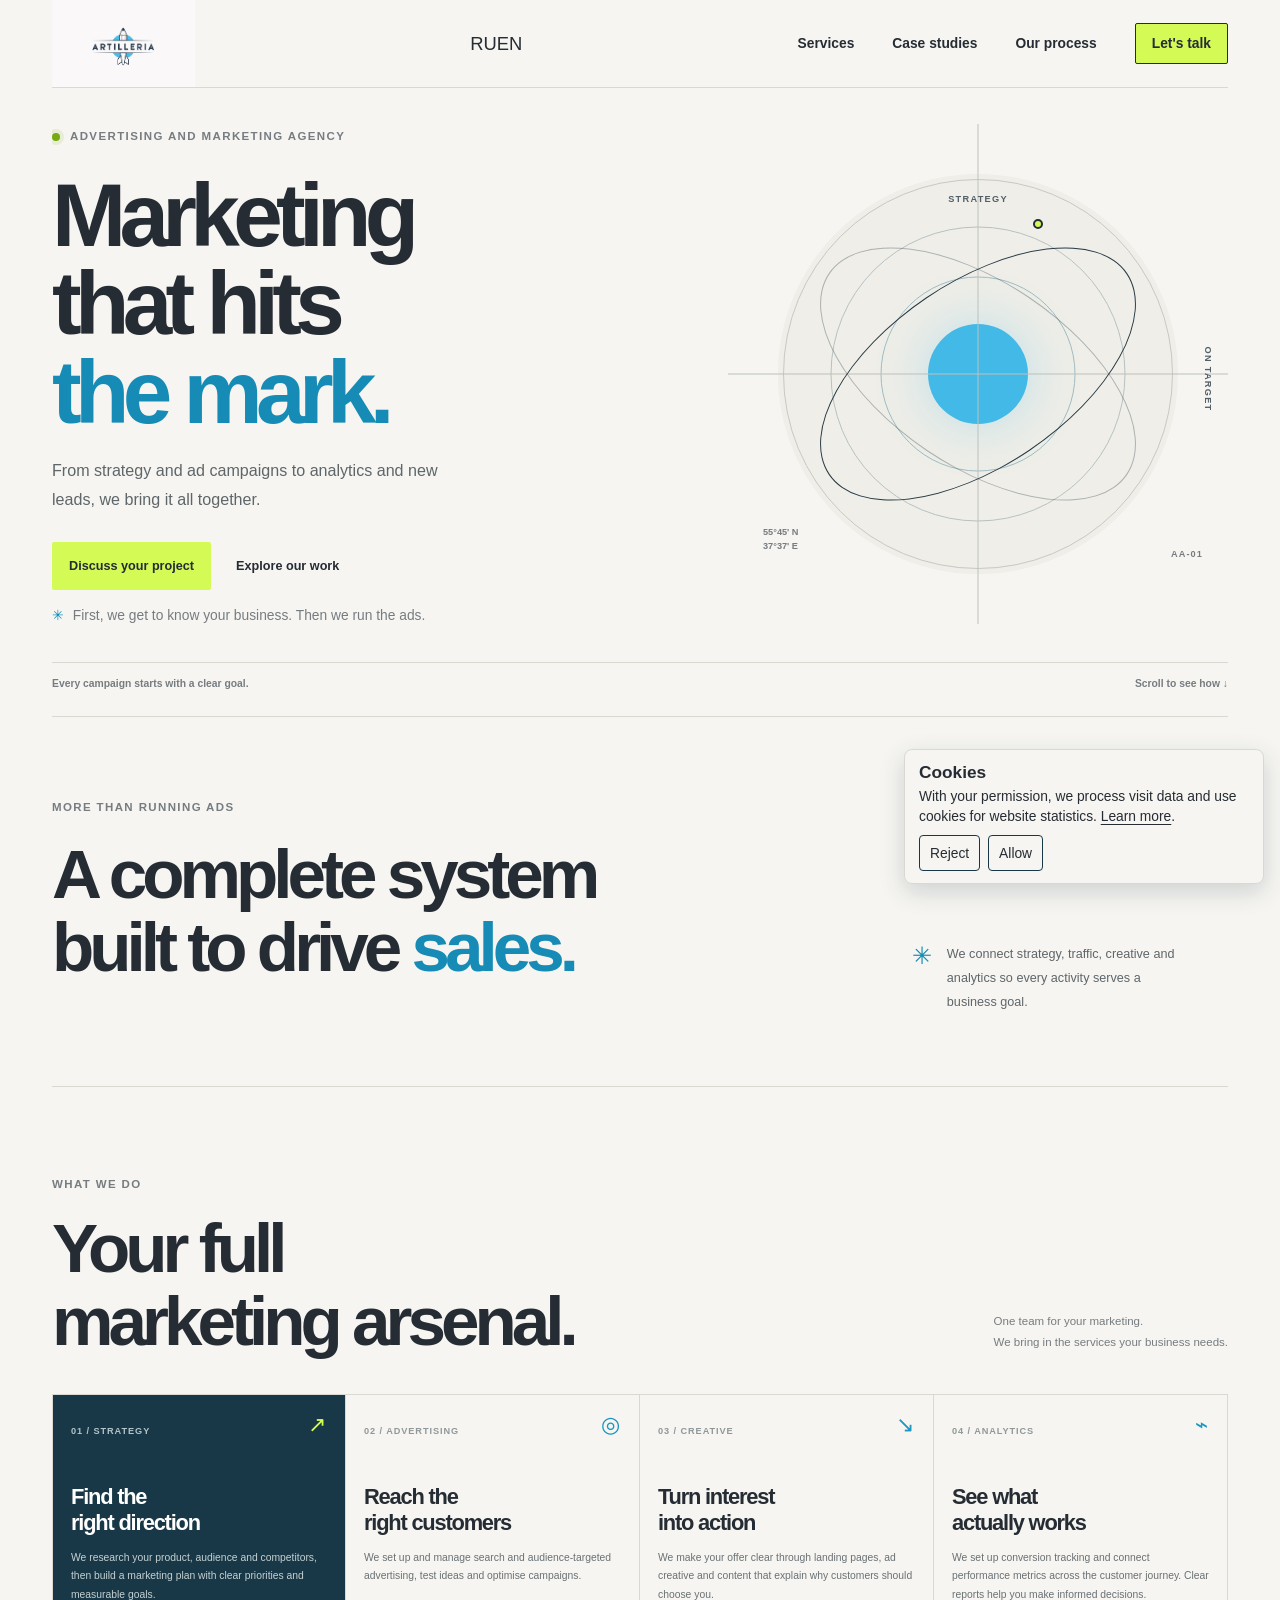
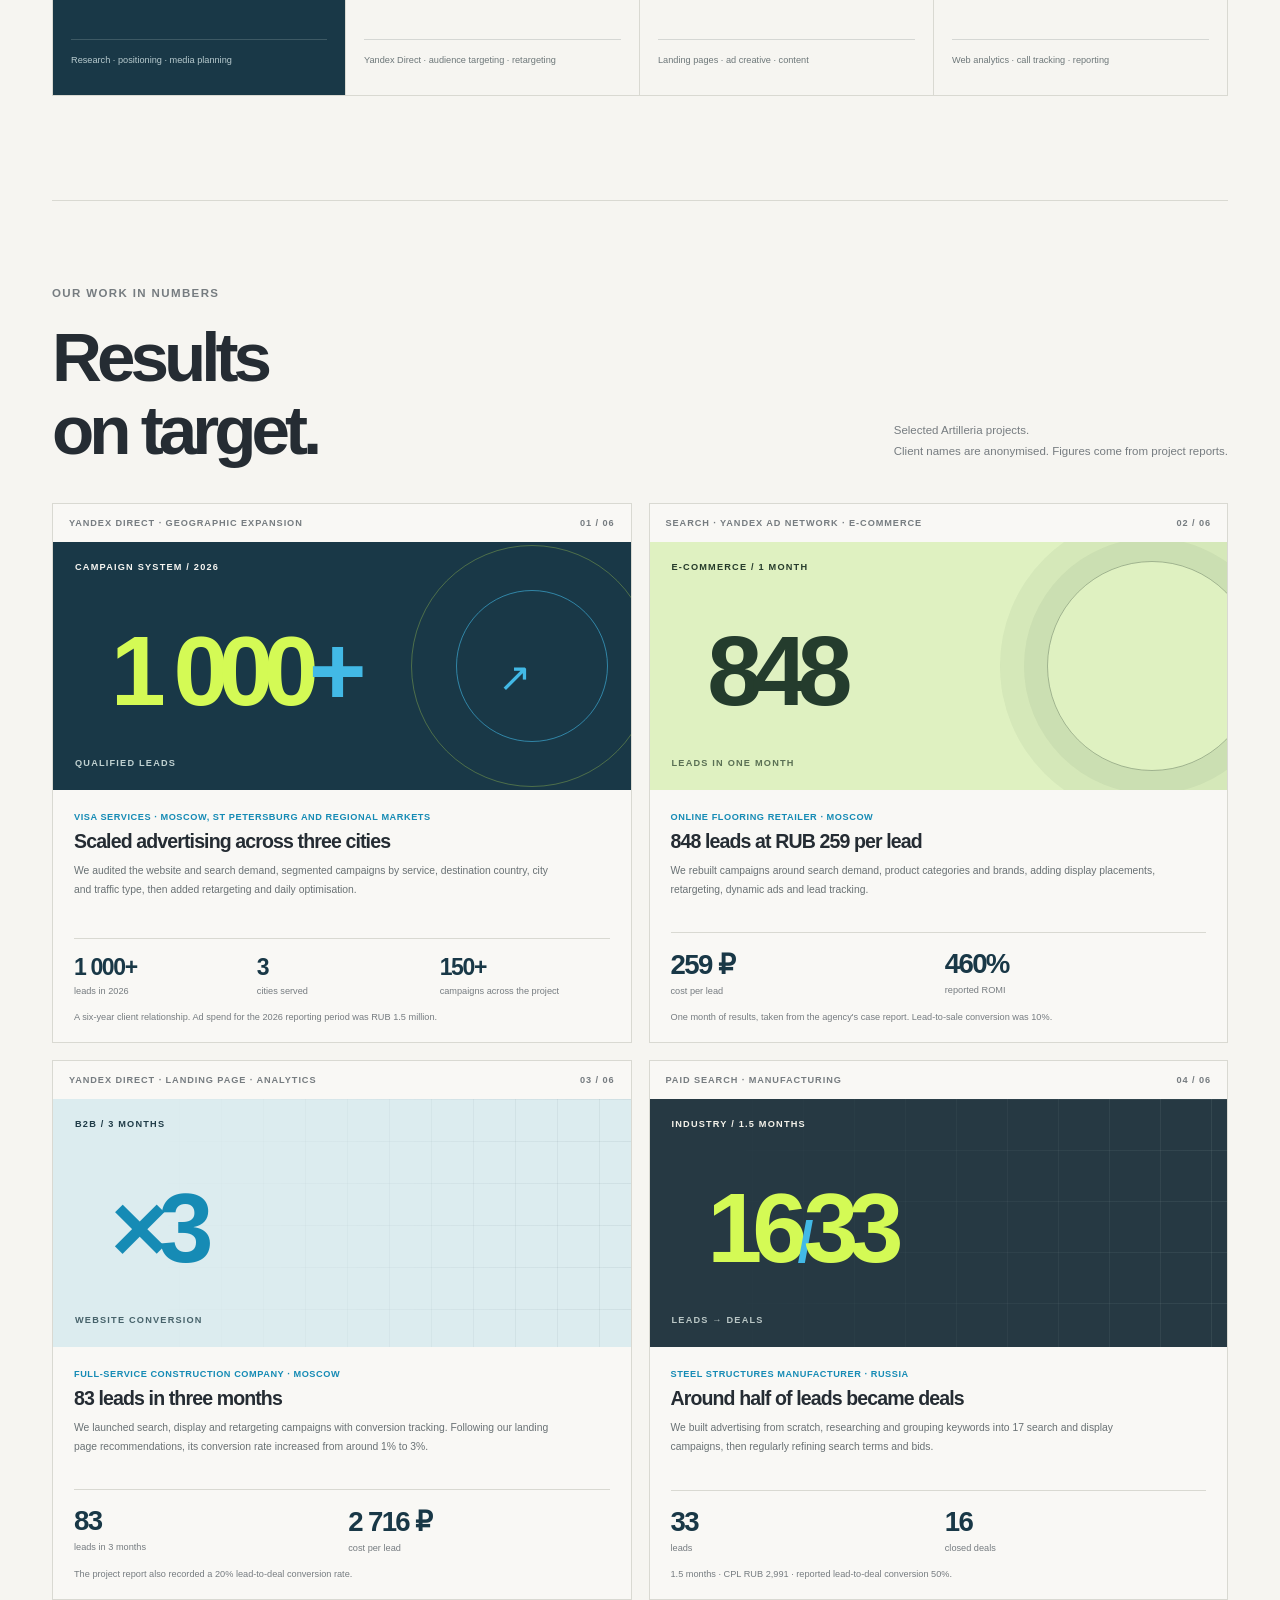
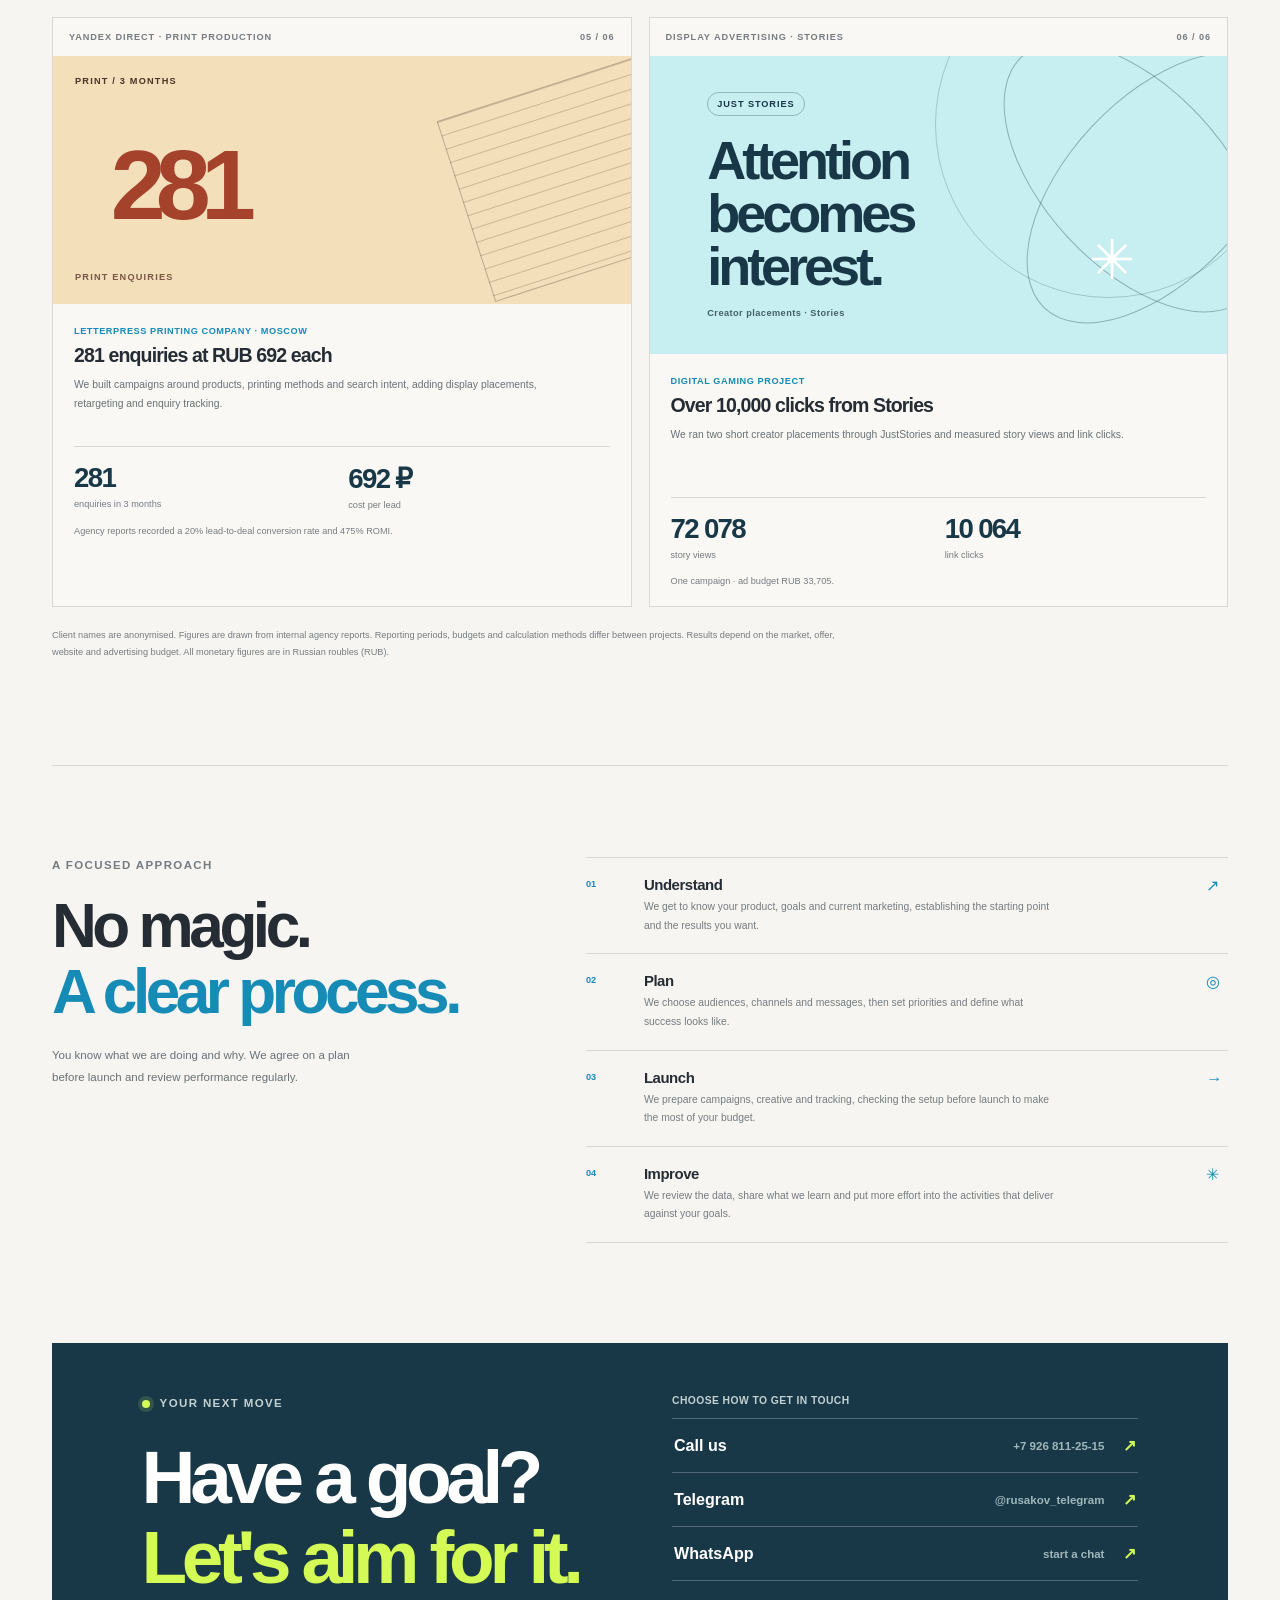
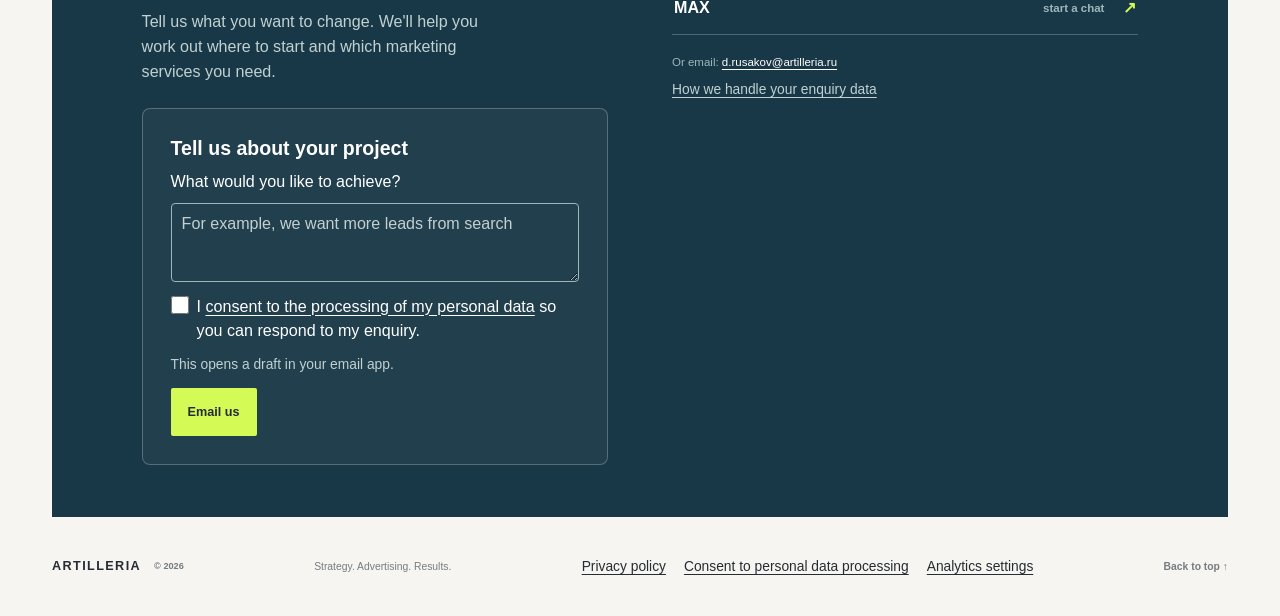
==== en/index.html @ f5b6378d "Add English Artilleria pages and translated privacy documents" ====
<!doctype html>
<html lang="en">
  <head>
    <meta charset="utf-8">
    <meta name="viewport" content="width=device-width, initial-scale=1">
    <meta name="theme-color" content="#f6f5f1">
    <meta name="description" content="Artilleria marketing agency. Strategy, paid advertising, landing pages, content and analytics, working together to generate leads.">
    <title>Artilleria | Marketing that hits the mark</title>
    <link rel="icon" href="../artilleria-logo.png" type="image/png">
    <link rel="stylesheet" href="../styles.css?v=en-1">
    <script src="../script.js?v=en-1" defer></script>
    <link rel="alternate" hreflang="ru" href="https://bezsporov-maker.github.io/artilleria/">
    <link rel="alternate" hreflang="en" href="https://bezsporov-maker.github.io/artilleria/en/">
    <link rel="alternate" hreflang="x-default" href="https://bezsporov-maker.github.io/artilleria/">
    <link rel="canonical" href="https://bezsporov-maker.github.io/artilleria/en/">
  </head>
  <body>
    <div class="site-header-bar">
      <header class="site-header">
        <a class="brand" href="#top" aria-label="Artilleria home">
          <img src="../artilleria-logo.png" alt="Artilleria">
        </a>
        <div class="language-switch" aria-label="Language"><a href="../" lang="ru" hreflang="ru">RU</a><span aria-current="page">EN</span></div>
        <button class="menu-toggle" type="button" aria-expanded="false" aria-controls="site-nav" aria-label="Open menu">
          <span></span>
          <span></span>
        </button>
        <nav class="site-nav" id="site-nav" aria-label="Main navigation">
          <a href="#services">Services</a>
          <a href="#cases">Case studies</a>
          <a href="#process">Our process</a>
          <a class="nav-cta" href="#contact">Let's talk</a>
        </nav>
      </header>
    </div>

    <main id="top">
      <section class="hero section-shell">
        <div class="hero-copy">
          <p class="eyebrow"><span class="status-dot"></span> Advertising and marketing agency</p>
          <h1>Marketing<br>that hits<br><span>the mark.</span></h1>
          <p class="hero-description">From strategy and ad campaigns to analytics and new leads, we bring it all together.</p>
          <div class="hero-actions">
            <a class="button button-primary" href="#contact">Discuss your project</a>
            <a class="text-link" href="#cases">Explore our work</a>
          </div>
          <p class="hero-note"><span aria-hidden="true">✳</span> First, we get to know your business. Then we run the ads.</p>
        </div>
        <div class="hero-art" aria-label="Illustration: marketing on target">
          <div class="target target-outer"></div>
          <div class="target target-middle"></div>
          <div class="target target-inner"></div>
          <div class="target-center"></div>
          <div class="target-cross target-cross-x"></div>
          <div class="target-cross target-cross-y"></div>
          <div class="orbit orbit-one"></div>
          <div class="orbit orbit-two"></div>
          <span class="target-label target-label-top">STRATEGY</span>
          <span class="target-label target-label-side">ON TARGET</span>
          <span class="hero-coordinate">55°45' N<br>37°37' E</span>
          <span class="hero-index">AA-01</span>
          <span class="hero-orbit-dot"></span>
        </div>
        <div class="hero-bottom"><span>Every campaign starts with a clear goal.</span><span>Scroll to see how <span aria-hidden="true">↓</span></span></div>
      </section>

      <section class="intro section-shell">
        <p class="eyebrow">More than running ads</p>
        <h2>A complete system<br>built to drive <span>sales.</span></h2>
        <div class="intro-aside">
          <span class="asterisk" aria-hidden="true">✳</span>
          <p>We connect strategy, traffic, creative and analytics so every activity serves a business goal.</p>
        </div>
      </section>

      <section class="services section-shell" id="services">
        <div class="section-heading">
          <div>
            <p class="eyebrow">What we do</p>
            <h2>Your full<br>marketing arsenal.</h2>
          </div>
          <p class="section-heading-note">One team for your marketing.<br>We bring in the services your business needs.</p>
        </div>
        <div class="service-grid">
          <article class="service-card service-card-featured">
            <span class="service-number">01 / Strategy</span>
            <span class="service-icon" aria-hidden="true">↗</span>
            <h3>Find the<br>right direction</h3>
            <p>We research your product, audience and competitors, then build a marketing plan with clear priorities and measurable goals.</p>
            <span class="service-tags">Research · positioning · media planning</span>
          </article>
          <article class="service-card">
            <span class="service-number">02 / Advertising</span>
            <span class="service-icon" aria-hidden="true">◎</span>
            <h3>Reach the<br>right customers</h3>
            <p>We set up and manage search and audience-targeted advertising, test ideas and optimise campaigns.</p>
            <span class="service-tags">Yandex Direct · audience targeting · retargeting</span>
          </article>
          <article class="service-card">
            <span class="service-number">03 / Creative</span>
            <span class="service-icon" aria-hidden="true">↘</span>
            <h3>Turn interest<br>into action</h3>
            <p>We make your offer clear through landing pages, ad creative and content that explain why customers should choose you.</p>
            <span class="service-tags">Landing pages · ad creative · content</span>
          </article>
          <article class="service-card">
            <span class="service-number">04 / Analytics</span>
            <span class="service-icon" aria-hidden="true">⌁</span>
            <h3>See what<br>actually works</h3>
            <p>We set up conversion tracking and connect performance metrics across the customer journey. Clear reports help you make informed decisions.</p>
            <span class="service-tags">Web analytics · call tracking · reporting</span>
          </article>
        </div>
      </section>

      <section class="cases section-shell" id="cases">
        <div class="section-heading">
          <div>
            <p class="eyebrow">Our work in numbers</p>
            <h2>Results<br>on target.</h2>
          </div>
          <p class="section-heading-note">Selected Artilleria projects.<br>Client names are anonymised. Figures come from project reports.</p>
        </div>
        <div class="case-grid">
          <article class="case-card">
            <div class="case-topline"><span>Yandex Direct · geographic expansion</span><span>01 / 06</span></div>
            <div class="case-visual case-visual-visa">
              <span class="case-visual-kicker">CAMPAIGN SYSTEM / 2026</span>
              <span class="case-visual-number">1 000<span>+</span></span>
              <span class="case-visual-caption">QUALIFIED LEADS</span>
              <span class="case-visual-mark" aria-hidden="true">↗</span>
            </div>
            <div class="case-info">
              <div>
                <p class="case-category">Visa services · Moscow, St Petersburg and regional markets</p>
                <h3>Scaled advertising across three cities</h3>
                <p>We audited the website and search demand, segmented campaigns by service, destination country, city and traffic type, then added retargeting and daily optimisation.</p>
              </div>
              <div class="case-metrics case-metrics-three">
                <div><strong>1 000+</strong><span>leads in 2026</span></div>
                <div><strong>3</strong><span>cities served</span></div>
                <div><strong>150+</strong><span>campaigns across the project</span></div>
              </div>
              <p class="case-footnote">A six-year client relationship. Ad spend for the 2026 reporting period was RUB 1.5 million.</p>
            </div>
          </article>

          <article class="case-card">
            <div class="case-topline"><span>Search · Yandex Ad Network · e-commerce</span><span>02 / 06</span></div>
            <div class="case-visual case-visual-ecom">
              <span class="case-visual-kicker">E-COMMERCE / 1 MONTH</span>
              <span class="case-visual-number">848</span>
              <span class="case-visual-caption">LEADS IN ONE MONTH</span>
              <span class="case-ecom-orbit"></span>
            </div>
            <div class="case-info">
              <div>
                <p class="case-category">Online flooring retailer · Moscow</p>
                <h3>848 leads at RUB 259 per lead</h3>
                <p>We rebuilt campaigns around search demand, product categories and brands, adding display placements, retargeting, dynamic ads and lead tracking.</p>
              </div>
              <div class="case-metrics">
                <div><strong>259 ₽</strong><span>cost per lead</span></div>
                <div><strong>460%</strong><span>reported ROMI</span></div>
              </div>
              <p class="case-footnote">One month of results, taken from the agency's case report. Lead-to-sale conversion was 10%.</p>
            </div>
          </article>

          <article class="case-card">
            <div class="case-topline"><span>Yandex Direct · landing page · analytics</span><span>03 / 06</span></div>
            <div class="case-visual case-visual-build">
              <span class="case-visual-kicker">B2B / 3 MONTHS</span>
              <span class="case-visual-number">×3</span>
              <span class="case-visual-caption">WEBSITE CONVERSION</span>
              <span class="case-build-grid"></span>
            </div>
            <div class="case-info">
              <div>
                <p class="case-category">Full-service construction company · Moscow</p>
                <h3>83 leads in three months</h3>
                <p>We launched search, display and retargeting campaigns with conversion tracking. Following our landing page recommendations, its conversion rate increased from around 1% to 3%.</p>
              </div>
              <div class="case-metrics">
                <div><strong>83</strong><span>leads in 3 months</span></div>
                <div><strong>2 716 ₽</strong><span>cost per lead</span></div>
              </div>
              <p class="case-footnote">The project report also recorded a 20% lead-to-deal conversion rate.</p>
            </div>
          </article>

          <article class="case-card">
            <div class="case-topline"><span>Paid search · manufacturing</span><span>04 / 06</span></div>
            <div class="case-visual case-visual-metal">
              <span class="case-visual-kicker">INDUSTRY / 1.5 MONTHS</span>
              <span class="case-visual-number">16<span>/</span>33</span>
              <span class="case-visual-caption">LEADS → DEALS</span>
              <span class="case-metal-lines"></span>
            </div>
            <div class="case-info">
              <div>
                <p class="case-category">Steel structures manufacturer · Russia</p>
                <h3>Around half of leads became deals</h3>
                <p>We built advertising from scratch, researching and grouping keywords into 17 search and display campaigns, then regularly refining search terms and bids.</p>
              </div>
              <div class="case-metrics">
                <div><strong>33</strong><span>leads</span></div>
                <div><strong>16</strong><span>closed deals</span></div>
              </div>
              <p class="case-footnote">1.5 months · CPL RUB 2,991 · reported lead-to-deal conversion 50%.</p>
            </div>
          </article>

          <article class="case-card">
            <div class="case-topline"><span>Yandex Direct · print production</span><span>05 / 06</span></div>
            <div class="case-visual case-visual-print">
              <span class="case-visual-kicker">PRINT / 3 MONTHS</span>
              <span class="case-visual-number">281</span>
              <span class="case-visual-caption">PRINT ENQUIRIES</span>
              <span class="case-print-lines"></span>
            </div>
            <div class="case-info">
              <div>
                <p class="case-category">Letterpress printing company · Moscow</p>
                <h3>281 enquiries at RUB 692 each</h3>
                <p>We built campaigns around products, printing methods and search intent, adding display placements, retargeting and enquiry tracking.</p>
              </div>
              <div class="case-metrics">
                <div><strong>281</strong><span>enquiries in 3 months</span></div>
                <div><strong>692 ₽</strong><span>cost per lead</span></div>
              </div>
              <p class="case-footnote">Agency reports recorded a 20% lead-to-deal conversion rate and 475% ROMI.</p>
            </div>
          </article>

          <article class="case-card">
            <div class="case-topline"><span>Display advertising · Stories</span><span>06 / 06</span></div>
            <div class="case-visual case-visual-stories">
              <span class="story-pill">JUST STORIES</span>
              <span class="story-orbit story-orbit-a"></span>
              <span class="story-orbit story-orbit-b"></span>
              <span class="story-spark">✳</span>
              <span class="story-word">Attention<br>becomes<br>interest.</span>
              <span class="story-caption">Creator placements · Stories</span>
            </div>
            <div class="case-info">
              <div>
                <p class="case-category">Digital gaming project</p>
                <h3>Over 10,000 clicks from Stories</h3>
                <p>We ran two short creator placements through JustStories and measured story views and link clicks.</p>
              </div>
              <div class="case-metrics">
                <div><strong>72 078</strong><span>story views</span></div>
                <div><strong>10 064</strong><span>link clicks</span></div>
              </div>
              <p class="case-footnote">One campaign · ad budget RUB 33,705.</p>
            </div>
          </article>
        </div>
        <p class="cases-disclaimer">Client names are anonymised. Figures are drawn from internal agency reports. Reporting periods, budgets and calculation methods differ between projects. Results depend on the market, offer, website and advertising budget. All monetary figures are in Russian roubles (RUB).</p>
      </section>

      <section class="approach section-shell" id="process">
        <div class="approach-title">
          <p class="eyebrow">A focused approach</p>
          <h2>No magic.<br><span>A clear process.</span></h2>
          <p>You know what we are doing and why. We agree on a plan before launch and review performance regularly.</p>
        </div>
        <div class="steps">
          <article class="step">
            <span class="step-number">01</span>
            <div><h3>Understand</h3><p>We get to know your product, goals and current marketing, establishing the starting point and the results you want.</p></div>
            <span class="step-mark" aria-hidden="true">↗</span>
          </article>
          <article class="step">
            <span class="step-number">02</span>
            <div><h3>Plan</h3><p>We choose audiences, channels and messages, then set priorities and define what success looks like.</p></div>
            <span class="step-mark" aria-hidden="true">◎</span>
          </article>
          <article class="step">
            <span class="step-number">03</span>
            <div><h3>Launch</h3><p>We prepare campaigns, creative and tracking, checking the setup before launch to make the most of your budget.</p></div>
            <span class="step-mark" aria-hidden="true">→</span>
          </article>
          <article class="step">
            <span class="step-number">04</span>
            <div><h3>Improve</h3><p>We review the data, share what we learn and put more effort into the activities that deliver against your goals.</p></div>
            <span class="step-mark" aria-hidden="true">✳</span>
          </article>
        </div>
      </section>

      <section class="contact section-shell" id="contact">
        <div class="contact-copy">
          <p class="eyebrow"><span class="status-dot"></span> Your next move</p>
          <h2>Have a goal?<br><span>Let's aim for it.</span></h2>
          <p class="contact-intro">Tell us what you want to change. We'll help you work out where to start and which marketing services you need.</p>
        </div>
        <form class="contact-form" id="contact-form" aria-labelledby="contact-form-title">
          <h3 id="contact-form-title">Tell us about your project</h3>
          <label for="project-message">What would you like to achieve?</label>
          <textarea class="ym-disable-keys" id="project-message" rows="3" maxlength="500" required placeholder="For example, we want more leads from search"></textarea>
          <div class="form-consent">
            <input class="ym-disable-keys" type="checkbox" id="project-consent" required>
            <label for="project-consent">I <a href="consent.html" target="_blank" rel="noopener">consent to the processing of my personal data</a> so you can respond to my enquiry.</label>
          </div>
          <p class="form-note">This opens a draft in your email app.</p>
          <button class="button form-submit" type="submit" disabled>Email us</button>
          <p class="form-note" id="form-status" role="status" hidden></p>
          <noscript><p class="form-note">You can also contact us directly using the details beside this form.</p></noscript>
        </form>
        <div class="contact-channels">
          <p class="channels-title">Choose how to get in touch</p>
          <a class="channel" data-goal="contact_tel" href="tel:+79268112515">
            <span class="channel-name">Call us</span>
            <span class="channel-hint">+7 926 811-25-15</span>
            <span class="channel-arrow" aria-hidden="true">↗</span>
          </a>
          <a class="channel" data-goal="contact_tg" href="https://t.me/rusakov_telegram?text=Hello%21%20I%20found%20you%20through%20the%20Artilleria%20website%20and%20would%20like%20to%20discuss%20a%20project." target="_blank" rel="noopener">
            <span class="channel-name">Telegram</span>
            <span class="channel-hint">@rusakov_telegram</span>
            <span class="channel-arrow" aria-hidden="true">↗</span>
          </a>
          <a class="channel" data-goal="contact_wa" href="https://wa.me/79268112515?text=Hello%21%20I%20found%20you%20through%20the%20Artilleria%20website%20and%20would%20like%20to%20discuss%20a%20project." target="_blank" rel="noopener">
            <span class="channel-name">WhatsApp</span>
            <span class="channel-hint">start a chat</span>
            <span class="channel-arrow" aria-hidden="true">↗</span>
          </a>
          <a class="channel" data-goal="contact_max" href="https://max.ru/u/f9LHodD0cOIHPREeZWmxrSTunQEdQr7ClUN-oHxNUuwWYnfkVIT1jp4kUMM" target="_blank" rel="noopener">
            <span class="channel-name">MAX</span>
            <span class="channel-hint">start a chat</span>
            <span class="channel-arrow" aria-hidden="true">↗</span>
          </a>
          <p class="channel-mail">Or email: <a href="mailto:d.rusakov@artilleria.ru" data-goal="contact_mail">d.rusakov@artilleria.ru</a></p>
          <p class="form-note"><a href="privacy.html">How we handle your enquiry data</a></p>
        </div>
      </section>
    </main>

    <footer class="site-footer section-shell">
      <a class="footer-brand" href="#top">ARTILLERIA<span>© 2026</span></a>
      <p>Strategy. Advertising. Results.</p>
      <nav class="footer-privacy" aria-label="Personal data">
        <a href="privacy.html">Privacy policy</a>
        <a href="consent.html">Consent to personal data processing</a>
        <button type="button" id="analytics-settings" hidden>Analytics settings</button>
      </nav>
      <a class="footer-up" href="#top">Back to top ↑</a>
    </footer>

    <section class="analytics-banner" id="analytics-banner" aria-labelledby="analytics-title" hidden>
      <div>
        <h2 id="analytics-title">Cookies</h2>
        <p>With your permission, we process visit data and use cookies for website statistics. <a href="privacy.html#analytics">Learn more</a>.</p>
      </div>
      <div class="analytics-actions">
        <button type="button" id="analytics-reject">Reject</button>
        <button type="button" id="analytics-accept">Allow</button>
      </div>
    </section>
  </body>
</html>
---- styles.css ----
:root {
  --font-scale: 1.15;
  color-scheme: light;
  --paper: #f6f5f1;
  --paper-deep: #eeede8;
  --ink: #252c33;
  --muted: #767c80;
  --line: #d9d9d2;
  --blue: #42b9e6;
  --blue-dark: #193847;
  --lime: #d4fa55;
  --font: "Manrope", "Arial", sans-serif;
}

* {
  box-sizing: border-box;
}

html {
  scroll-behavior: smooth;
  scroll-padding-top: 88px;
}

body {
  margin: 0;
  background: var(--paper);
  color: var(--ink);
  font-family: var(--font);
  font-size: calc(100% * var(--font-scale));
  -webkit-font-smoothing: antialiased;
}

body,
button,
input,
textarea {
  font-family: var(--font);
}

a {
  color: inherit;
  text-decoration: none;
}

button,
input,
textarea {
  font: inherit;
}

button,
a {
  -webkit-tap-highlight-color: transparent;
}

::selection {
  background: var(--lime);
  color: var(--ink);
}

.section-shell,
.site-header {
  width: min(100% - 104px, 1328px);
  margin-inline: auto;
}

.site-header-bar {
  position: sticky;
  top: 0;
  z-index: 5;
  background: var(--paper);
}

.site-header {
  position: relative;
  height: 88px;
  display: flex;
  align-items: center;
  justify-content: space-between;
  border-bottom: 1px solid var(--line);
}

.brand {
  display: inline-flex;
  width: 143px;
  height: 100%;
  align-items: center;
}

.brand img {
  display: block;
  width: 100%;
  height: 100%;
  object-fit: cover;
}

.site-nav {
  display: flex;
  align-items: center;
  gap: 38px;
  font-size: calc(12px * var(--font-scale));
  font-weight: 700;
}

.site-nav > a:not(.nav-cta) {
  transition: color 180ms ease;
}

.site-nav > a:not(.nav-cta):hover,
.text-link:hover,
.footer-up:hover {
  color: #0a8ebc;
}

/* Кнопки «Обсудить»: фирменный лайм */
.nav-cta {
  display: inline-flex;
  gap: 19px;
  align-items: center;
  padding: 12px 16px;
  border: 1px solid var(--ink);
  border-radius: 2px;
  background: var(--lime);
  color: var(--ink);
  font-weight: 800;
  transition: background 180ms ease, color 180ms ease;
}

.nav-cta:hover {
  background: var(--ink);
  color: var(--lime);
}

.menu-toggle {
  display: none;
}

.hero {
  position: relative;
  min-height: 622px;
  display: grid;
  grid-template-columns: 1fr 0.91fr;
  align-items: center;
  padding-top: 34px;
  padding-bottom: 90px;
  overflow: hidden;
}

.hero-copy {
  z-index: 1;
  padding-top: 6px;
}

.eyebrow {
  display: flex;
  align-items: center;
  gap: 10px;
  margin: 0 0 26px;
  color: var(--muted);
  font-size: calc(10px * var(--font-scale));
  font-weight: 800;
  letter-spacing: 0.12em;
  line-height: 1.5;
  text-transform: uppercase;
}

.status-dot {
  display: inline-block;
  width: 8px;
  height: 8px;
  flex: 0 0 8px;
  background: #77a910;
  border-radius: 50%;
  box-shadow: 0 0 0 4px rgb(119 169 16 / 12%);
}

h1,
h2,
h3,
p {
  margin-top: 0;
}

.hero h1 {
  margin-bottom: 20px;
  font-size: calc(clamp(50px, 6.05vw, 83px) * var(--font-scale));
  font-weight: 800;
  letter-spacing: -0.075em;
  line-height: 0.99;
}

.hero h1 > span,
.intro h2 > span,
.contact h2 > span {
  color: #168bb5;
}

.hero-description {
  max-width: 405px;
  margin-bottom: 28px;
  color: #5e6669;
  font-size: calc(14px * var(--font-scale));
  line-height: 1.8;
}

.hero-actions {
  display: flex;
  align-items: center;
  gap: 25px;
}

.button {
  display: inline-flex;
  min-height: 48px;
  align-items: center;
  justify-content: center;
  gap: 28px;
  padding: 0 17px;
  border: 0;
  border-radius: 2px;
  cursor: pointer;
  font-size: calc(11px * var(--font-scale));
  font-weight: 800;
  transition: background 180ms ease, color 180ms ease, transform 180ms ease;
}

.button:hover {
  transform: translateY(-2px);
}

.button-primary {
  background: var(--lime);
  color: var(--ink);
}

.button-primary:hover {
  background: var(--ink);
  color: var(--lime);
}

.text-link {
  font-size: calc(11px * var(--font-scale));
  font-weight: 800;
  transition: color 180ms ease;
}

.text-link span {
  margin-left: 7px;
}

.hero-note {
  margin: 16px 0 0;
  color: var(--muted);
  font-size: calc(12px * var(--font-scale));
  line-height: 1.5;
}

.hero-note > span {
  margin-right: 5px;
  color: #0a8ebc;
}

.hero-art {
  position: relative;
  width: min(100%, 500px);
  aspect-ratio: 1;
  justify-self: end;
  isolation: isolate;
}

.hero-art::before {
  position: absolute;
  z-index: -1;
  inset: 10%;
  background: #efeee8;
  border-radius: 50%;
  content: "";
}

.target,
.target-cross,
.target-center,
.orbit {
  position: absolute;
  top: 50%;
  left: 50%;
  border-radius: 50%;
  transform: translate(-50%, -50%);
}

.target-outer {
  width: 78%;
  height: 78%;
  border: 1px solid #c8c9c2;
}

.target-middle {
  width: 59%;
  height: 59%;
  border: 1px solid #b7c2c4;
}

.target-inner {
  width: 39%;
  height: 39%;
  border: 1px solid #a2bbc4;
}

.target-center {
  width: 20%;
  height: 20%;
  background: var(--blue);
  box-shadow: 0 0 54px rgb(66 185 230 / 30%);
}

.target-cross {
  background: #bdc2bb;
  border-radius: 0;
}

.target-cross-x {
  width: 100%;
  height: 1px;
}

.target-cross-y {
  width: 1px;
  height: 100%;
}

.orbit {
  width: 72%;
  height: 37%;
  border: 1px solid #283b46;
  border-radius: 50%;
  transform: translate(-50%, -50%) rotate(-34deg);
}

.orbit-two {
  width: 72%;
  height: 37%;
  border-color: rgb(40 59 70 / 34%);
  transform: translate(-50%, -50%) rotate(34deg);
}

.target-label,
.hero-coordinate,
.hero-index,
.hero-orbit-dot {
  position: absolute;
}

.target-label {
  color: #516068;
  font-size: calc(8px * var(--font-scale));
  font-weight: 800;
  letter-spacing: 0.14em;
}

.target-label-top {
  top: 14%;
  left: 50%;
  transform: translateX(-50%);
}

.target-label-side {
  top: 50%;
  right: 4%;
  transform: rotate(90deg) translateX(50%);
  transform-origin: right;
}

.hero-coordinate {
  bottom: 14%;
  left: 7%;
  color: var(--muted);
  font-size: calc(8px * var(--font-scale));
  font-weight: 700;
  line-height: 1.6;
}

.hero-index {
  right: 5%;
  bottom: 13%;
  color: var(--muted);
  font-size: calc(8px * var(--font-scale));
  font-weight: 800;
  letter-spacing: 0.12em;
}

.hero-orbit-dot {
  top: 19%;
  left: 61%;
  width: 10px;
  height: 10px;
  background: var(--lime);
  border: 2px solid var(--ink);
  border-radius: 50%;
}

.hero-bottom {
  position: absolute;
  right: 0;
  bottom: 27px;
  left: 0;
  display: flex;
  justify-content: space-between;
  padding-top: 15px;
  border-top: 1px solid var(--line);
  color: var(--muted);
  font-size: calc(9px * var(--font-scale));
  font-weight: 600;
}

.intro {
  position: relative;
  min-height: 370px;
  padding-top: 82px;
  padding-bottom: 85px;
  border-top: 1px solid var(--line);
}

.intro .eyebrow {
  margin-bottom: 21px;
}

.intro h2,
.section-heading h2,
.approach h2,
.contact h2 {
  margin-bottom: 0;
  font-size: calc(clamp(37px, 4.7vw, 61px) * var(--font-scale));
  font-weight: 800;
  letter-spacing: -0.072em;
  line-height: 1.06;
}

.intro-aside {
  position: absolute;
  right: 3.5%;
  bottom: 72px;
  display: flex;
  width: 275px;
  gap: 15px;
  align-items: flex-start;
}

.asterisk {
  color: #168bb5;
  font-size: calc(21px * var(--font-scale));
}

.intro-aside p {
  margin: 0;
  color: #5e6669;
  font-size: calc(11px * var(--font-scale));
  line-height: 1.9;
}

.services {
  padding-top: 89px;
  padding-bottom: 104px;
  border-top: 1px solid var(--line);
}

.section-heading {
  display: flex;
  align-items: end;
  justify-content: space-between;
  margin-bottom: 36px;
}

.section-heading .eyebrow {
  margin-bottom: 18px;
}

.section-heading-note {
  margin: 0 0 4px;
  color: var(--muted);
  font-size: calc(10px * var(--font-scale));
  line-height: 1.9;
}

.service-grid {
  display: grid;
  grid-template-columns: repeat(4, 1fr);
  border-top: 1px solid var(--line);
  border-bottom: 1px solid var(--line);
}

.service-card {
  position: relative;
  min-height: 300px;
  padding: 22px 18px 19px;
  border-right: 1px solid var(--line);
  transition: background 200ms ease;
}

.service-card:first-child {
  border-left: 1px solid var(--line);
}

.service-card:hover {
  background: #efeee8;
}

.service-card-featured {
  background: var(--blue-dark);
  color: #fff;
}

.service-card-featured:hover {
  background: #21495b;
}

.service-number {
  color: #90989a;
  font-size: calc(8px * var(--font-scale));
  font-weight: 800;
  letter-spacing: 0.1em;
  text-transform: uppercase;
}

.service-card-featured .service-number {
  color: #b0c4ca;
}

.service-icon {
  position: absolute;
  top: 17px;
  right: 19px;
  color: #1a96bf;
  font-size: calc(19px * var(--font-scale));
}

.service-card-featured .service-icon {
  color: var(--lime);
}

.service-card h3 {
  margin: 45px 0 13px;
  font-size: calc(19px * var(--font-scale));
  font-weight: 800;
  letter-spacing: -0.055em;
  line-height: 1.18;
}

.service-card p {
  min-height: 72px;
  margin-bottom: 18px;
  color: #697174;
  font-size: calc(9px * var(--font-scale));
  line-height: 1.8;
}

.service-card-featured p {
  color: #c5d1d2;
}

.service-tags {
  display: block;
  padding-top: 13px;
  border-top: 1px solid rgb(98 109 111 / 22%);
  color: #6d7779;
  font-size: calc(8px * var(--font-scale));
  line-height: 1.65;
}

.service-card-featured .service-tags {
  border-color: rgb(220 239 234 / 18%);
  color: #b8cbcf;
}

.cases {
  padding-top: 84px;
  padding-bottom: 105px;
  border-top: 1px solid var(--line);
}

.case-grid {
  display: grid;
  grid-template-columns: 1fr 1fr;
  gap: 17px;
}

.case-card {
  overflow: hidden;
  border: 1px solid var(--line);
  background: #f9f8f5;
}

.case-topline {
  display: flex;
  justify-content: space-between;
  padding: 14px 16px;
  color: var(--muted);
  font-size: calc(8px * var(--font-scale));
  font-weight: 800;
  letter-spacing: 0.1em;
  text-transform: uppercase;
}

.case-visual {
  position: relative;
  min-height: 248px;
  overflow: hidden;
}

.case-visual-kicker,
.case-visual-caption,
.case-visual-number,
.case-visual-mark,
.case-ecom-orbit,
.case-build-grid,
.case-metal-lines,
.case-print-lines {
  position: absolute;
}

.case-visual-kicker,
.case-visual-caption {
  z-index: 1;
  left: 22px;
  font-size: calc(8px * var(--font-scale));
  font-weight: 800;
  letter-spacing: 0.13em;
}

.case-visual-kicker {
  top: 20px;
}

.case-visual-caption {
  bottom: 22px;
}

.case-visual-number {
  top: 50%;
  left: 10%;
  z-index: 1;
  font-size: calc(clamp(56px, 7vw, 86px) * var(--font-scale));
  font-weight: 800;
  letter-spacing: -0.1em;
  line-height: 0.9;
  transform: translateY(-45%);
}

.case-visual-number span {
  color: var(--blue);
}

.case-visual-visa {
  background: #193847;
  color: #f6f5f1;
}

.case-visual-visa::before,
.case-visual-visa::after {
  position: absolute;
  top: 50%;
  left: 83%;
  width: 240px;
  height: 240px;
  border: 1px solid rgb(213 250 85 / 28%);
  border-radius: 50%;
  content: "";
  transform: translate(-50%, -50%);
}

.case-visual-visa::after {
  width: 150px;
  height: 150px;
  border-color: rgb(66 185 230 / 60%);
}

.case-visual-visa .case-visual-number {
  color: var(--lime);
}

.case-visual-visa .case-visual-caption {
  color: #c0d1d1;
}

.case-visual-mark {
  top: 45%;
  left: 77%;
  z-index: 1;
  color: var(--blue);
  font-size: calc(35px * var(--font-scale));
}

.case-visual-ecom {
  background: #dff1c1;
  color: #263b2b;
}

.case-visual-ecom .case-visual-number {
  color: #243c2d;
}

.case-visual-ecom .case-visual-caption {
  color: #5a7054;
}

.case-ecom-orbit {
  top: 50%;
  right: -30px;
  width: 210px;
  height: 210px;
  border: 1px solid rgb(36 60 45 / 34%);
  border-radius: 50%;
  box-shadow: 0 0 0 23px rgb(36 60 45 / 5%), 0 0 0 47px rgb(36 60 45 / 5%);
  transform: translateY(-50%);
}

.case-visual-build {
  background: #dcecef;
  color: #203c48;
}

.case-visual-build .case-visual-number {
  color: #168bb5;
}

.case-visual-build .case-visual-caption {
  color: #47636b;
}

.case-build-grid,
.case-metal-lines,
.case-print-lines {
  inset: 0;
  background-image: linear-gradient(rgb(32 60 72 / 10%) 1px, transparent 1px),
    linear-gradient(90deg, rgb(32 60 72 / 10%) 1px, transparent 1px);
  background-size: 42px 42px;
}

.case-build-grid {
  opacity: 0.7;
  mask-image: linear-gradient(90deg, transparent 15%, #000 100%);
}

.case-visual-metal {
  background: #263943;
  color: #f5f3eb;
}

.case-visual-metal .case-visual-number {
  color: var(--lime);
}

.case-visual-metal .case-visual-number span {
  color: var(--blue);
  font-size: 0.58em;
}

.case-visual-metal .case-visual-caption {
  color: #b9c6c5;
}

.case-metal-lines {
  background-image: linear-gradient(rgb(219 239 234 / 12%) 1px, transparent 1px),
    linear-gradient(90deg, rgb(219 239 234 / 12%) 1px, transparent 1px);
  background-size: 51px 51px;
  opacity: 0.65;
  mask-image: linear-gradient(90deg, transparent 12%, #000 100%);
}

.case-visual-print {
  background: #f4dfbb;
  color: #4b3428;
}

.case-visual-print .case-visual-number {
  color: #a4422c;
}

.case-visual-print .case-visual-caption {
  color: #785845;
}

.case-print-lines {
  top: 50%;
  right: -35px;
  left: auto;
  width: 205px;
  height: 190px;
  border: 1px solid rgb(75 52 40 / 32%);
  background-image: repeating-linear-gradient(0deg, transparent 0 13px, rgb(75 52 40 / 24%) 13px 14px);
  transform: translateY(-50%) rotate(-18deg);
}

.case-visual-stories {
  display: grid;
  align-content: center;
  padding: 36px 10%;
  background: #c7eef0;
  color: var(--blue-dark);
}

.case-visual-stories::before {
  position: absolute;
  top: -105px;
  right: -55px;
  width: 345px;
  height: 345px;
  border: 1px solid rgb(25 56 71 / 22%);
  border-radius: 50%;
  content: "";
}

.story-pill {
  z-index: 1;
  width: fit-content;
  padding: 6px 9px;
  border: 1px solid rgb(25 56 71 / 30%);
  border-radius: 20px;
  font-size: calc(8px * var(--font-scale));
  font-weight: 800;
  letter-spacing: 0.1em;
}

.story-word {
  z-index: 1;
  margin-top: 18px;
  font-size: calc(clamp(30px, 3.9vw, 47px) * var(--font-scale));
  font-weight: 800;
  letter-spacing: -0.075em;
  line-height: 0.98;
}

.story-caption {
  z-index: 1;
  margin-top: 15px;
  color: #42616a;
  font-size: calc(8px * var(--font-scale));
  font-weight: 700;
  letter-spacing: 0.05em;
}

.story-orbit {
  position: absolute;
  right: -20px;
  width: 180px;
  height: 330px;
  border: 1px solid rgb(25 56 71 / 35%);
  border-radius: 50%;
  transform: rotate(43deg);
}

.story-orbit-a {
  top: -33px;
}

.story-orbit-b {
  top: -44px;
  right: 3px;
  transform: rotate(-43deg);
}

.story-spark {
  position: absolute;
  right: 16%;
  bottom: 21%;
  color: #fff;
  font-size: calc(48px * var(--font-scale));
}

.case-info {
  display: flex;
  flex-direction: column;
  min-height: 252px;
  padding: 22px 21px 17px;
}

.case-category {
  margin-bottom: 8px;
  color: #168bb5;
  font-size: calc(8px * var(--font-scale));
  font-weight: 800;
  letter-spacing: 0.06em;
  text-transform: uppercase;
}

.case-info h3 {
  margin-bottom: 9px;
  font-size: calc(17px * var(--font-scale));
  font-weight: 800;
  letter-spacing: -0.045em;
}

.case-info > div > p:not(.case-category) {
  max-width: 490px;
  margin-bottom: 18px;
  color: #697174;
  font-size: calc(9px * var(--font-scale));
  line-height: 1.8;
}

.case-metrics {
  display: grid;
  grid-template-columns: 1fr 1fr;
  gap: 13px;
  margin-top: auto;
  padding-top: 15px;
  border-top: 1px solid var(--line);
}

.case-metrics-three {
  grid-template-columns: repeat(3, minmax(0, 1fr));
}

.case-metrics div {
  display: flex;
  flex-direction: column;
  gap: 3px;
}

.case-metrics strong {
  color: var(--blue-dark);
  font-size: calc(24px * var(--font-scale));
  font-weight: 800;
  letter-spacing: -0.06em;
}

.case-metrics span,
.case-footnote {
  color: var(--muted);
  font-size: calc(8px * var(--font-scale));
  line-height: 1.6;
}

.case-metrics-three strong {
  font-size: calc(20px * var(--font-scale));
}

.case-footnote {
  margin: 12px 0 0;
}

.cases-disclaimer {
  max-width: 800px;
  margin: 20px 0 0;
  color: var(--muted);
  font-size: calc(8px * var(--font-scale));
  line-height: 1.8;
}

.approach {
  display: grid;
  grid-template-columns: 0.8fr 1.2fr;
  gap: 9%;
  padding-top: 91px;
  padding-bottom: 100px;
  border-top: 1px solid var(--line);
}

.approach-title .eyebrow {
  margin-bottom: 19px;
}

.approach h2 {
  font-size: calc(clamp(37px, 4.25vw, 54px) * var(--font-scale));
}

.approach h2 span {
  color: #168bb5;
}

.approach-title > p:last-child {
  max-width: 300px;
  margin-top: 20px;
  color: #697174;
  font-size: calc(10px * var(--font-scale));
  line-height: 1.9;
}

.steps {
  border-top: 1px solid var(--line);
}

.step {
  display: grid;
  grid-template-columns: 43px 1fr 22px;
  gap: 15px;
  align-items: start;
  padding: 18px 0;
  border-bottom: 1px solid var(--line);
}

.step-number {
  padding-top: 3px;
  color: #168bb5;
  font-size: calc(8px * var(--font-scale));
  font-weight: 800;
}

.step h3 {
  margin: 0 0 5px;
  font-size: calc(13px * var(--font-scale));
  font-weight: 800;
  letter-spacing: -0.03em;
}

.step p {
  max-width: 410px;
  margin: 0;
  color: var(--muted);
  font-size: calc(9px * var(--font-scale));
  line-height: 1.8;
}

.step-mark {
  color: #168bb5;
  font-size: calc(14px * var(--font-scale));
}

.contact {
  display: grid;
  grid-template-columns: minmax(0, 1fr) minmax(0, 1fr);
  grid-template-areas:
    "intro channels"
    "form channels";
  align-items: start;
  gap: 24px clamp(24px, 5vw, 72px);
  padding: 52px 7%;
  background: var(--blue-dark);
  color: #fff;
}

.contact .eyebrow {
  color: #c1d1d2;
}

.contact .status-dot {
  background: var(--lime);
  box-shadow: 0 0 0 4px rgb(212 250 85 / 14%);
}

.contact h2 {
  font-size: calc(clamp(41px, 5.1vw, 65px) * var(--font-scale));
}

.contact h2 span {
  color: var(--lime);
}

.contact-copy {
  grid-area: intro;
}

.contact-intro {
  max-width: 40ch;
  margin: 12px 0 0;
  color: #c1d1d2;
  font-size: calc(14px * var(--font-scale));
  line-height: 1.55;
}

.contact-form {
  grid-area: form;
  display: grid;
  grid-template-columns: minmax(0, 1fr);
  gap: 12px;
  padding: clamp(14px, 2.4vw, 28px);
  border: 1px solid rgb(255 255 255 / 24%);
  border-radius: 8px;
  background: rgb(255 255 255 / 4%);
  font-size: calc(14px * var(--font-scale));
}

.contact-form h3 {
  margin: 0;
  font-size: calc(17px * var(--font-scale));
}

.contact-form textarea {
  width: 100%;
  padding: 10px;
  border: 1px solid #9eb7bb;
  border-radius: 4px;
  background: transparent;
  color: #fff;
  resize: vertical;
}

.contact-form textarea::placeholder {
  color: #c1d1d2;
}

.form-consent {
  display: flex;
  align-items: flex-start;
  gap: 8px;
  line-height: 1.5;
}

.form-consent input {
  flex: none;
  width: 18px;
  height: 18px;
  margin: 2px 0 0;
  accent-color: var(--lime);
}

.contact-form :focus-visible {
  outline-color: var(--lime);
}

.form-submit {
  justify-self: start;
  background: var(--lime);
  color: var(--ink);
}

.form-submit:hover {
  background: #e5ff90;
}

.form-note {
  margin: 0;
  color: #c1d1d2;
  font-size: calc(12px * var(--font-scale));
  line-height: 1.6;
}

.site-footer {
  display: flex;
  min-height: 99px;
  align-items: center;
  justify-content: space-between;
  color: var(--muted);
}

.footer-brand {
  display: flex;
  gap: 13px;
  align-items: center;
  color: var(--ink);
  font-size: calc(11px * var(--font-scale));
  font-weight: 800;
  letter-spacing: 0.11em;
}

.footer-brand span {
  color: var(--muted);
  font-size: calc(8px * var(--font-scale));
  font-weight: 600;
  letter-spacing: 0;
}

.site-footer > p,
.footer-up {
  margin: 0;
  font-size: calc(9px * var(--font-scale));
}

.footer-up {
  font-weight: 800;
  transition: color 180ms ease;
}

:focus-visible {
  outline: 2px solid #168bb5;
  outline-offset: 4px;
}

@media (min-width: 1500px) {
  .hero {
    min-height: 705px;
  }
}

@media (max-width: 900px) {
  .section-shell,
  .site-header {
    width: min(100% - 56px, 700px);
  }

  .site-nav {
    gap: 19px;
    font-size: calc(10px * var(--font-scale));
  }

  .nav-cta {
    gap: 9px;
    padding-inline: 11px;
  }

  .hero {
    min-height: 570px;
    grid-template-columns: 1fr 0.82fr;
  }

  .hero h1 {
    font-size: calc(clamp(51px, 8vw, 70px) * var(--font-scale));
  }

  .hero-art {
    width: min(115%, 405px);
    margin-right: -25px;
  }

  .service-grid {
    grid-template-columns: repeat(2, 1fr);
  }

  .service-card {
    min-height: 265px;
  }

  .service-card:nth-child(3) {
    border-left: 1px solid var(--line);
  }

  .service-card:nth-child(n + 3) {
    border-top: 1px solid var(--line);
  }

  .case-visual {
    min-height: 210px;
  }

  .case-visual-number {
    font-size: calc(clamp(58px, 9vw, 78px) * var(--font-scale));
  }

  .case-metrics-three strong {
    font-size: calc(18px * var(--font-scale));
  }

  .approach {
    grid-template-columns: 0.85fr 1.15fr;
    gap: 5%;
  }

  .contact {
    padding-inline: 6%;
  }
}

@media (max-width: 640px) {
  html {
    scroll-padding-top: 70px;
  }

  .section-shell,
  .site-header {
    width: calc(100% - 36px);
  }

  .site-header {
    height: 70px;
  }

  .brand {
    width: 119px;
  }

  .menu-toggle {
    display: flex;
    width: 42px;
    height: 42px;
    flex-direction: column;
    justify-content: center;
    gap: 6px;
    align-items: center;
    border: 1px solid var(--line);
    background: transparent;
    cursor: pointer;
  }

  .menu-toggle span {
    width: 17px;
    height: 1px;
    background: var(--ink);
    transition: transform 180ms ease;
  }

  .menu-toggle[aria-expanded="true"] span:first-child {
    transform: translateY(3.5px) rotate(45deg);
  }

  .menu-toggle[aria-expanded="true"] span:last-child {
    transform: translateY(-3.5px) rotate(-45deg);
  }

  .site-nav {
    position: absolute;
    top: calc(100% + 1px);
    right: -18px;
    left: -18px;
    display: none;
    align-items: stretch;
    gap: 0;
    padding: 9px 18px 18px;
    border-bottom: 1px solid var(--line);
    background: var(--paper);
    font-size: calc(12px * var(--font-scale));
  }

  .site-nav.is-open {
    display: flex;
    flex-direction: column;
  }

  .site-nav > a:not(.nav-cta) {
    padding: 14px 0;
    border-bottom: 1px solid var(--line);
  }

  .nav-cta {
    justify-content: space-between;
    margin-top: 13px;
  }

  .hero {
    min-height: auto;
    grid-template-columns: 1fr;
    padding-top: 66px;
    padding-bottom: 94px;
  }

  .hero .eyebrow {
    margin-bottom: 20px;
    font-size: calc(8px * var(--font-scale));
  }

  .hero h1 {
    font-size: calc(clamp(53px, 13.4vw, 75px) * var(--font-scale));
  }

  .hero-description {
    max-width: 355px;
    font-size: calc(12px * var(--font-scale));
  }

  .hero-actions {
    gap: 17px;
  }

  .button {
    min-height: 45px;
    gap: 15px;
    padding-inline: 14px;
    font-size: calc(10px * var(--font-scale));
  }

  .text-link {
    font-size: calc(10px * var(--font-scale));
  }

  .hero-art {
    width: min(88vw, 360px);
    justify-self: center;
    margin: 35px 0 5px;
  }

  .hero-bottom {
    bottom: 15px;
    padding-top: 12px;
    font-size: calc(7px * var(--font-scale));
  }

  .intro {
    min-height: auto;
    padding-top: 58px;
    padding-bottom: 45px;
  }

  .intro h2,
  .section-heading h2,
  .approach h2,
  .contact h2 {
    font-size: calc(clamp(36px, 9.7vw, 48px) * var(--font-scale));
  }

  .intro-aside {
    position: static;
    width: min(100%, 335px);
    margin-top: 26px;
  }

  .services,
  .cases {
    padding-top: 61px;
    padding-bottom: 68px;
  }

  .section-heading {
    display: block;
    margin-bottom: 25px;
  }

  .section-heading-note {
    margin-top: 14px;
  }

  .service-grid {
    grid-template-columns: 1fr 1fr;
  }

  .service-card {
    min-height: 263px;
    padding: 17px 12px 15px;
  }

  .service-number {
    font-size: calc(7px * var(--font-scale));
  }

  .service-icon {
    top: 13px;
    right: 12px;
  }

  .service-card h3 {
    margin-top: 40px;
    font-size: calc(17px * var(--font-scale));
  }

  .service-card p {
    min-height: 105px;
    font-size: calc(8px * var(--font-scale));
  }

  .service-tags {
    font-size: calc(7px * var(--font-scale));
  }

  .case-grid {
    grid-template-columns: 1fr;
    gap: 13px;
  }

  .case-visual {
    min-height: 218px;
  }

  .case-visual-number {
    font-size: calc(clamp(62px, 18vw, 84px) * var(--font-scale));
  }

  .case-info {
    min-height: 230px;
    padding: 18px 16px 14px;
  }

  .case-metrics-three {
    gap: 8px;
  }

  .case-metrics-three strong {
    font-size: calc(16px * var(--font-scale));
  }

  .case-metrics-three span {
    font-size: calc(7px * var(--font-scale));
  }

  .approach {
    grid-template-columns: 1fr;
    gap: 26px;
    padding-top: 61px;
    padding-bottom: 70px;
  }

  .approach-title > p:last-child {
    margin-top: 14px;
  }

  .step {
    grid-template-columns: 30px 1fr 20px;
    gap: 10px;
    padding: 15px 0;
  }

  .contact {
    grid-template-columns: minmax(0, 1fr);
    grid-template-areas: "intro" "form" "channels";
    padding: 32px 18px 26px;
  }

  .site-footer {
    min-height: 83px;
    padding-block: 16px;
  }

  .site-footer > p {
    display: none;
  }
}

@media (prefers-reduced-motion: reduce) {
  *,
  *::before,
  *::after {
    scroll-behavior: auto !important;
    transition-duration: 0.01ms !important;
  }
}

/* Прямые каналы связи */
.contact-channels {
  grid-area: channels;
  display: flex;
  flex-direction: column;
  align-items: stretch;
}

.channels-title {
  margin: 0 0 12px;
  color: #c1d1d2;
  font-size: calc(9px * var(--font-scale));
  font-weight: 700;
  letter-spacing: 0.04em;
  text-transform: uppercase;
}

.channel {
  display: grid;
  grid-template-columns: 1fr auto 18px;
  align-items: center;
  gap: 14px;
  padding: 17px 2px;
  border-bottom: 1px solid rgb(255 255 255 / 24%);
  transition: background 180ms ease, padding 180ms ease;
}

.channels-title + .channel {
  border-top: 1px solid rgb(255 255 255 / 24%);
}

.channel-name {
  font-size: calc(14px * var(--font-scale));
  font-weight: 800;
}

.channel-hint {
  color: #9eb7bb;
  font-size: calc(10px * var(--font-scale));
  font-weight: 600;
  text-align: right;
}

.channel-arrow {
  color: var(--lime);
  font-size: calc(14px * var(--font-scale));
  font-weight: 800;
  text-align: right;
  transition: transform 180ms ease;
}

.channel:hover,
.channel:focus-visible {
  padding-inline: 12px;
  background: rgb(255 255 255 / 7%);
}

.channel:hover .channel-arrow,
.channel:focus-visible .channel-arrow {
  transform: translate(2px, -2px);
}

.channel:focus-visible {
  outline: 2px solid var(--lime);
  outline-offset: 2px;
}

.channel-mail {
  margin: 18px 0 0;
  color: #9eb7bb;
  font-size: calc(10px * var(--font-scale));
  line-height: 1.7;
}

.channel-mail a {
  color: #fff;
  text-decoration: underline;
  text-underline-offset: 3px;
}

.channel-mail a:hover {
  color: var(--lime);
}

.contact-channels .form-note {
  min-height: 0;
  margin-top: 6px;
}

.site-footer {
  flex-wrap: wrap;
  gap: 12px 20px;
}

.footer-privacy {
  display: flex;
  flex-wrap: wrap;
  gap: 8px 18px;
  color: var(--ink);
  font-size: calc(12px * var(--font-scale));
}

.footer-privacy button {
  padding: 0;
  border: 0;
  background: transparent;
  color: inherit;
  cursor: pointer;
}

.footer-privacy a,
.footer-privacy button,
.form-consent a,
.form-note a,
.analytics-banner a,
.legal-page a {
  text-decoration: underline;
  text-underline-offset: 3px;
}

.analytics-banner {
  position: fixed;
  z-index: 10;
  right: 16px;
  bottom: 16px;
  left: 16px;
  display: grid;
  gap: 8px;
  width: min(360px, 100% - 32px);
  margin-left: auto;
  padding: 12px 14px;
  border: 1px solid var(--line);
  border-radius: 8px;
  background: var(--paper);
  box-shadow: 0 8px 24px rgb(25 56 71 / 18%);
}

.analytics-banner[hidden] {
  display: none;
}

.analytics-banner h2 {
  margin: 0 0 4px;
  font-size: calc(15px * var(--font-scale));
}

.analytics-banner p {
  margin: 0;
  font-size: calc(12px * var(--font-scale));
  line-height: 1.45;
}

.analytics-actions {
  display: flex;
  flex-wrap: wrap;
  gap: 8px;
}

.analytics-actions button {
  min-height: 36px;
  padding: 5px 10px;
  font-size: calc(12px * var(--font-scale));
  border: 1px solid var(--blue-dark);
  border-radius: 4px;
  background: var(--paper);
  color: var(--ink);
  cursor: pointer;
}

.analytics-actions button:hover {
  background: var(--paper-deep);
}

.legal-page {
  width: min(760px, 100% - 40px);
  margin: 48px auto 64px;
  font-size: calc(16px * var(--font-scale));
  line-height: 1.6;
  overflow-wrap: anywhere;
}

.legal-page h1 {
  margin: 24px 0 12px;
  font-size: calc(clamp(27px, 6vw, 44px) * var(--font-scale));
  line-height: 1.15;
}

.legal-page h2 {
  margin: 26px 0 8px;
  font-size: calc(21px * var(--font-scale));
}

.legal-page p {
  margin: 0 0 14px;
}
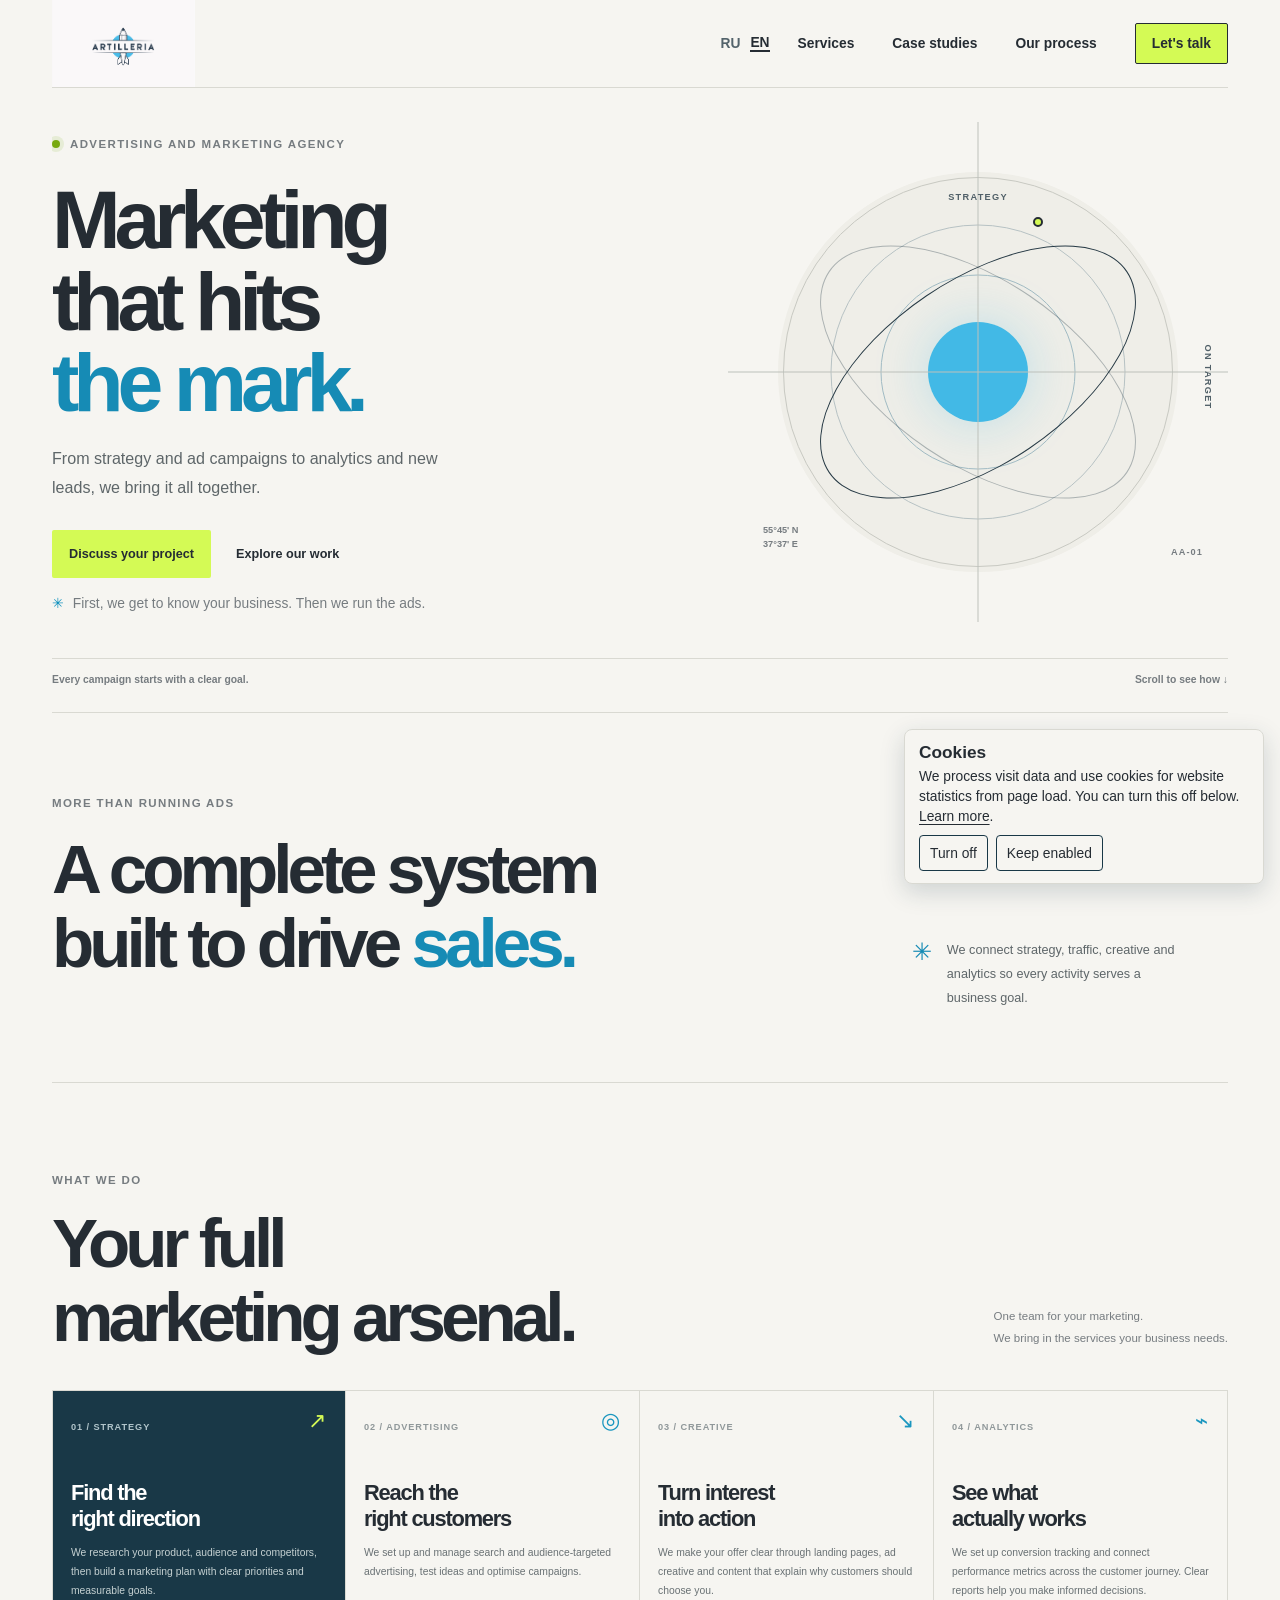
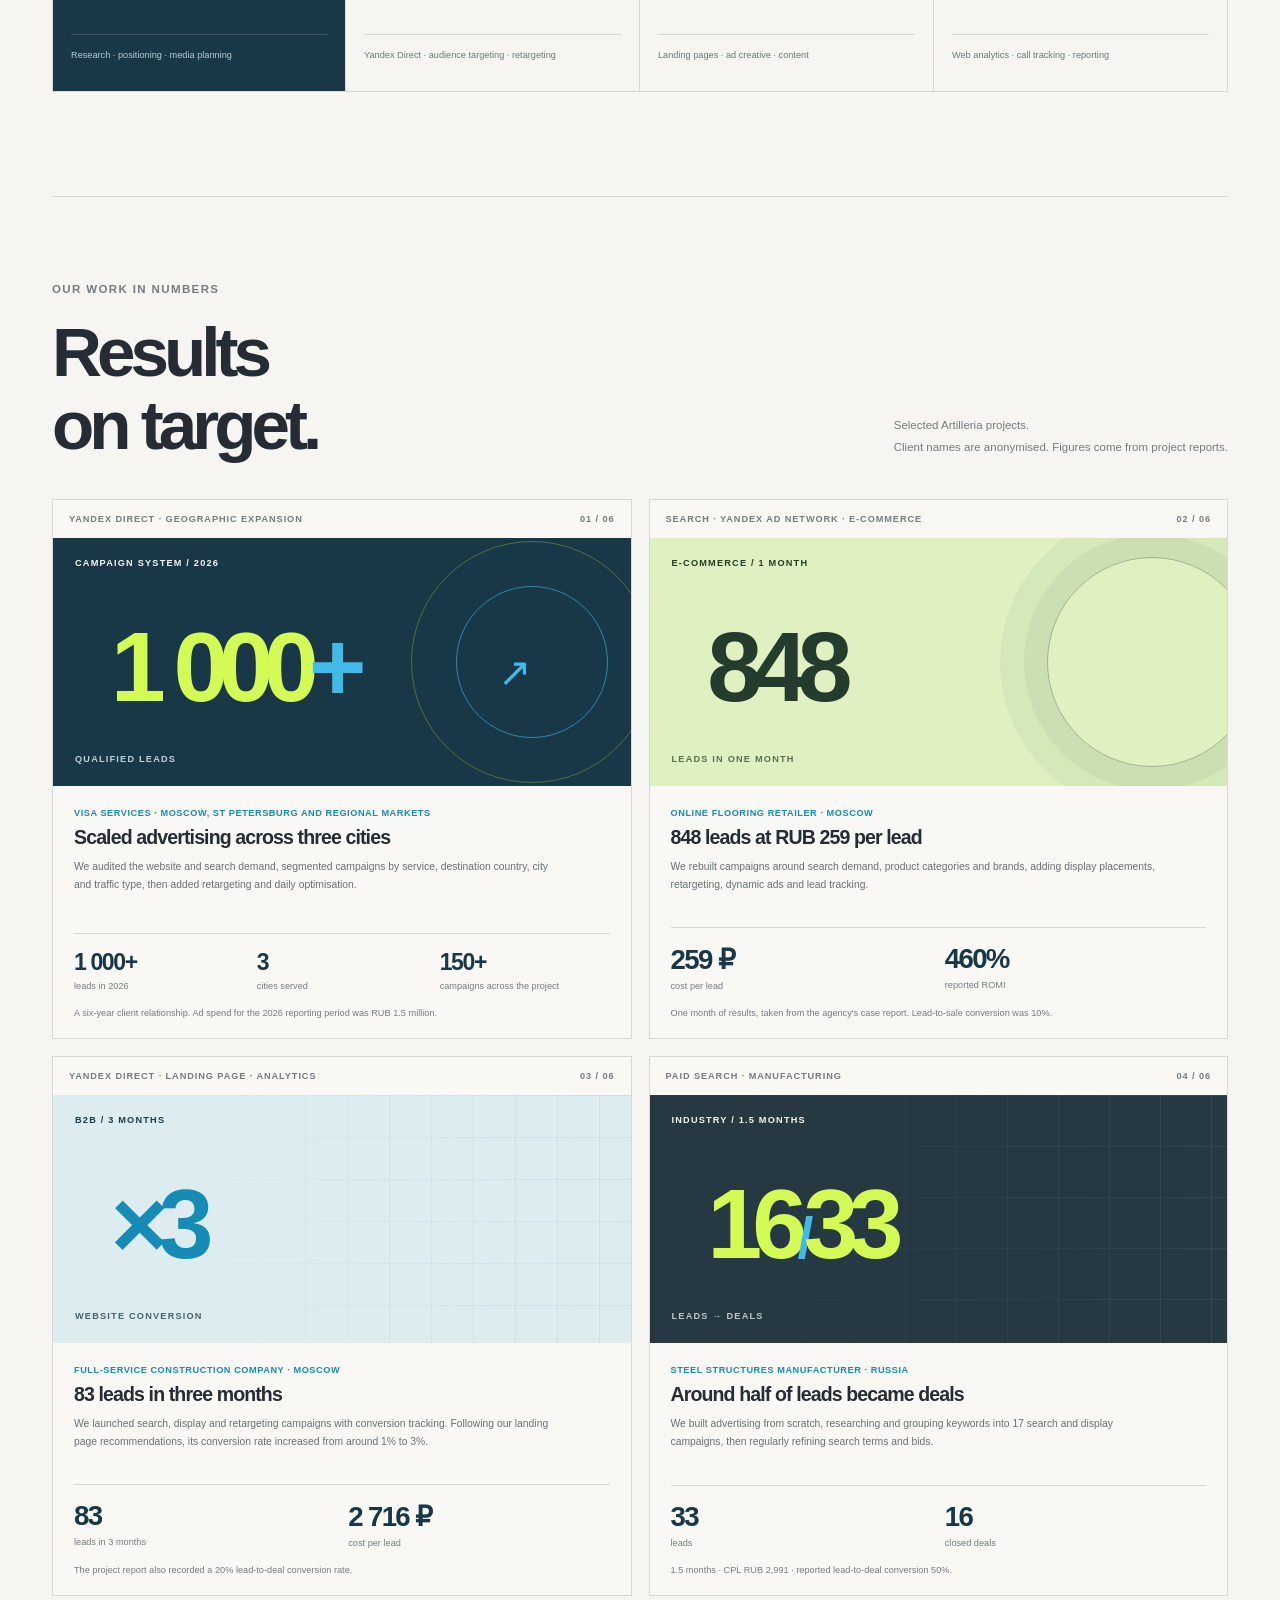
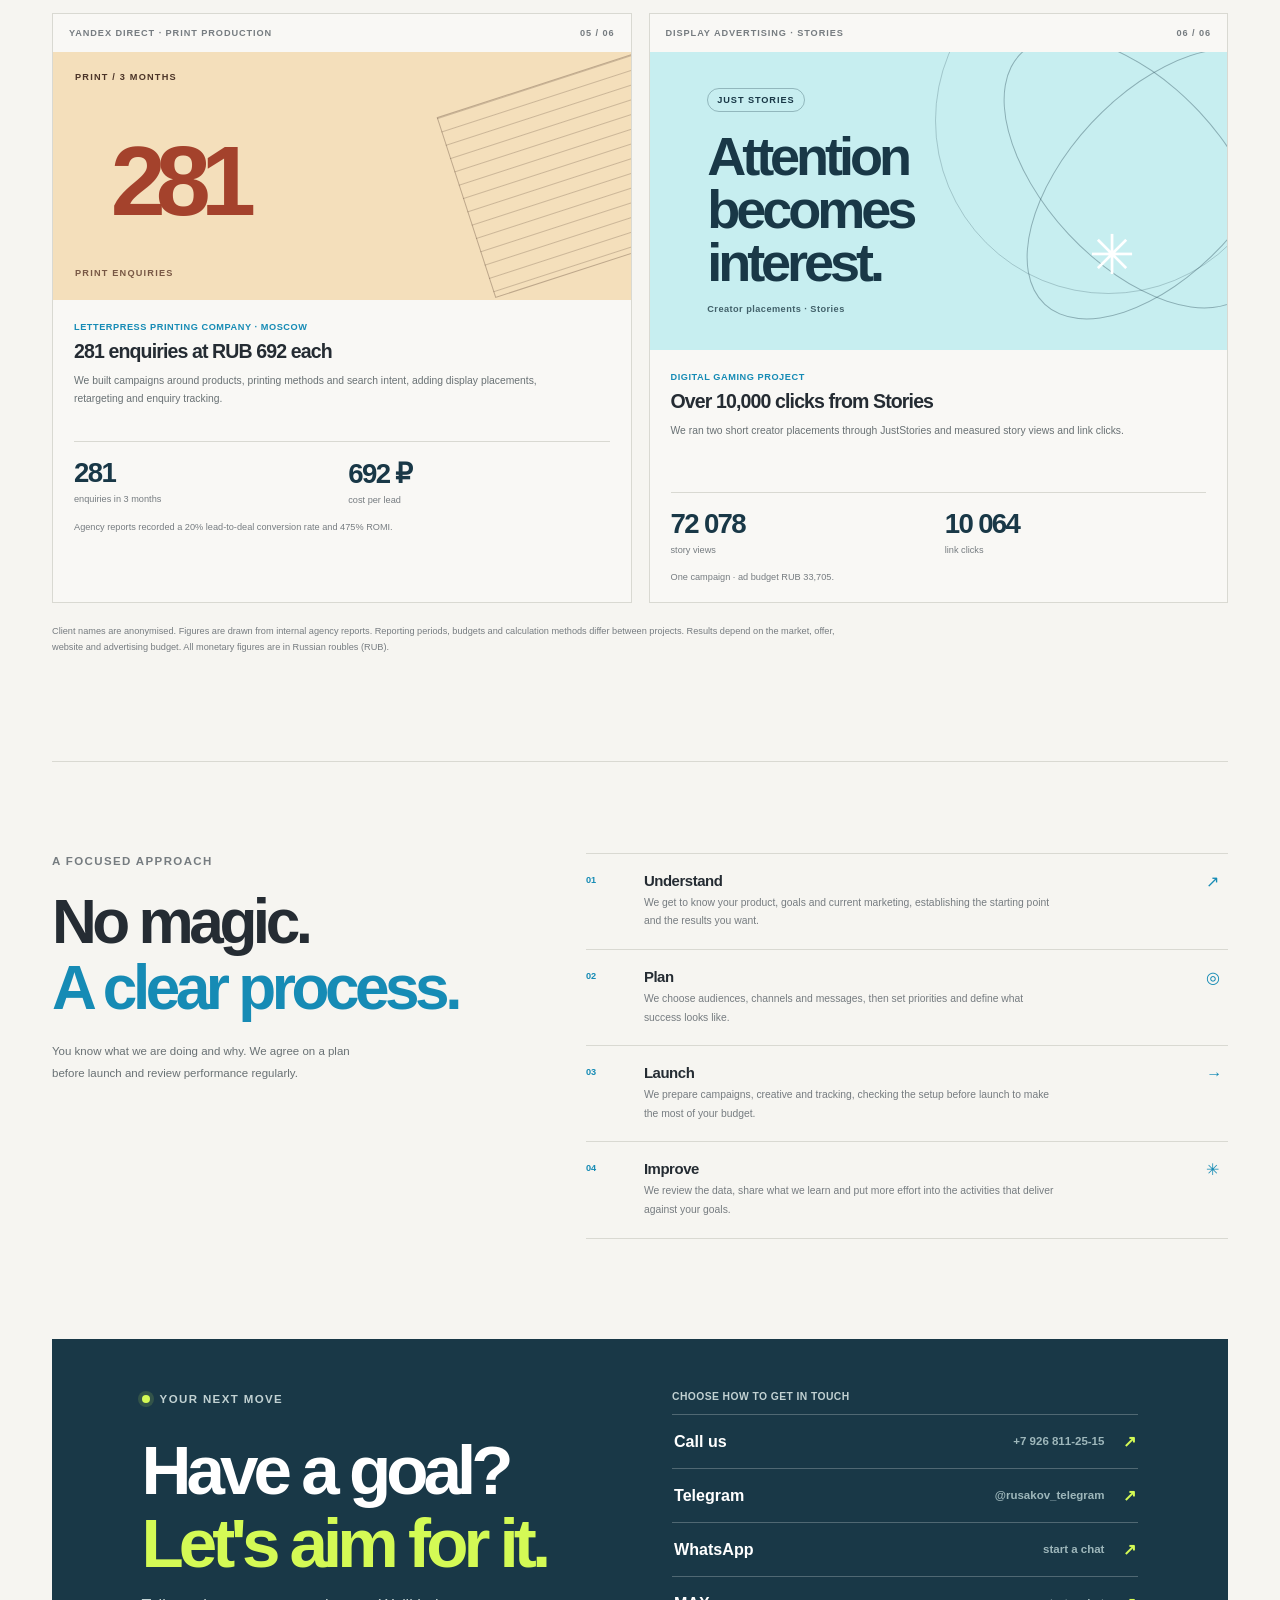
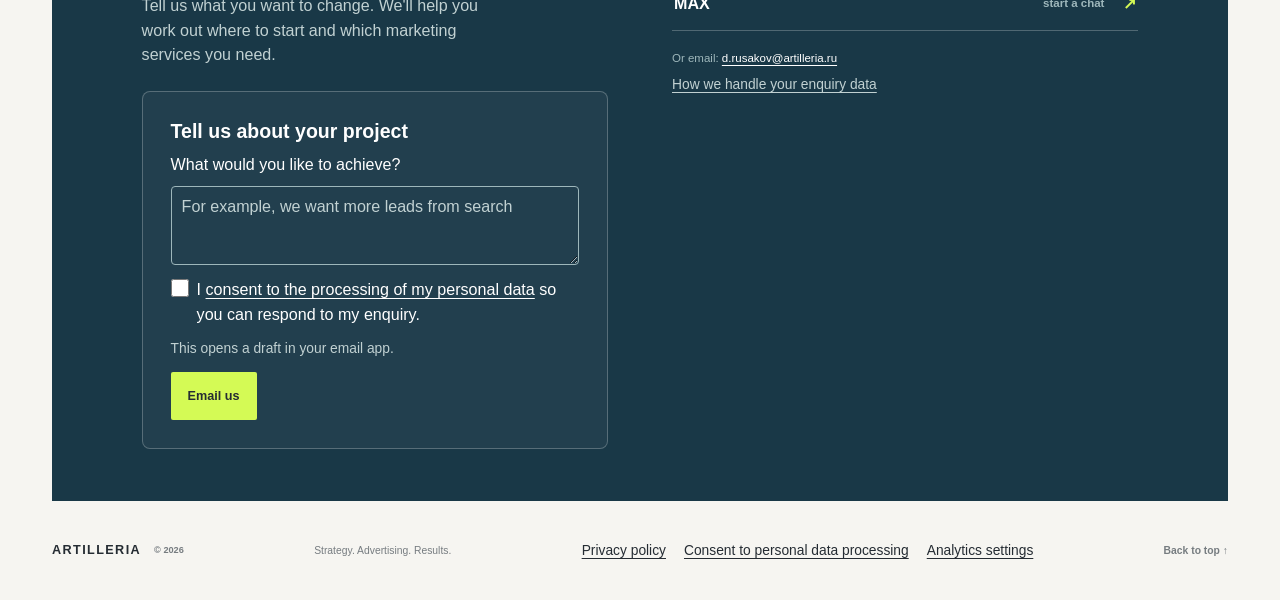
==== commit fc408a9d: "Update English notice for analytics on page load" ====
--- a/en/index.html
+++ b/en/index.html
@@ -8,7 +8,7 @@
     <title>Artilleria | Marketing that hits the mark</title>
     <link rel="icon" href="../artilleria-logo.png" type="image/png">
     <link rel="stylesheet" href="../styles.css?v=en-1">
-    <script src="../script.js?v=en-1" defer></script>
+    <script src="../script.js?v=en-analytics-2" defer></script>
     <link rel="alternate" hreflang="ru" href="https://bezsporov-maker.github.io/artilleria/">
     <link rel="alternate" hreflang="en" href="https://bezsporov-maker.github.io/artilleria/en/">
     <link rel="alternate" hreflang="x-default" href="https://bezsporov-maker.github.io/artilleria/">
@@ -351,11 +351,11 @@
     <section class="analytics-banner" id="analytics-banner" aria-labelledby="analytics-title" hidden>
       <div>
         <h2 id="analytics-title">Cookies</h2>
-        <p>With your permission, we process visit data and use cookies for website statistics. <a href="privacy.html#analytics">Learn more</a>.</p>
+        <p>We process visit data and use cookies for website statistics from page load. You can turn this off below. <a href="privacy.html#analytics">Learn more</a>.</p>
       </div>
       <div class="analytics-actions">
-        <button type="button" id="analytics-reject">Reject</button>
-        <button type="button" id="analytics-accept">Allow</button>
+        <button type="button" id="analytics-reject">Turn off</button>
+        <button type="button" id="analytics-accept">Keep enabled</button>
       </div>
     </section>
   </body>
--- a/styles.css
+++ b/styles.css
@@ -1695,3 +1695,28 @@
 .legal-page p {
   margin: 0 0 14px;
 }
+
+/* Language choice remains visible when mobile navigation is closed. */
+.language-switch {
+  display: flex;
+  align-items: center;
+  gap: 10px;
+  margin-left: auto;
+  margin-right: 28px;
+  font-size: calc(12px * var(--font-scale));
+  font-weight: 700;
+}
+.language-switch [aria-current] { color: var(--ink); border-bottom: 2px solid var(--ink); }
+.language-switch a { color: #53636b; text-decoration: none; padding-block: 10px; }
+.language-switch a:hover { color: #0a8ebc; }
+.language-switch a:focus-visible { outline: 2px solid var(--ink); outline-offset: 4px; }
+html[lang="en"] .hero h1 { font-size: calc(clamp(48px, 5.6vw, 76px) * var(--font-scale)); }
+html[lang="en"] .contact h2 { font-size: calc(clamp(40px, 4.7vw, 64px) * var(--font-scale)); }
+@media (max-width: 900px) {
+  .language-switch { margin-right: 18px; margin-left: 12px; gap: 8px; }
+  .site-nav { gap: 14px; }
+}
+@media (max-width: 640px) {
+  .language-switch { margin-left: auto; margin-right: 18px; }
+  html[lang="en"] .hero h1 { font-size: calc(clamp(42px, 11vw, 60px) * var(--font-scale)); }
+}
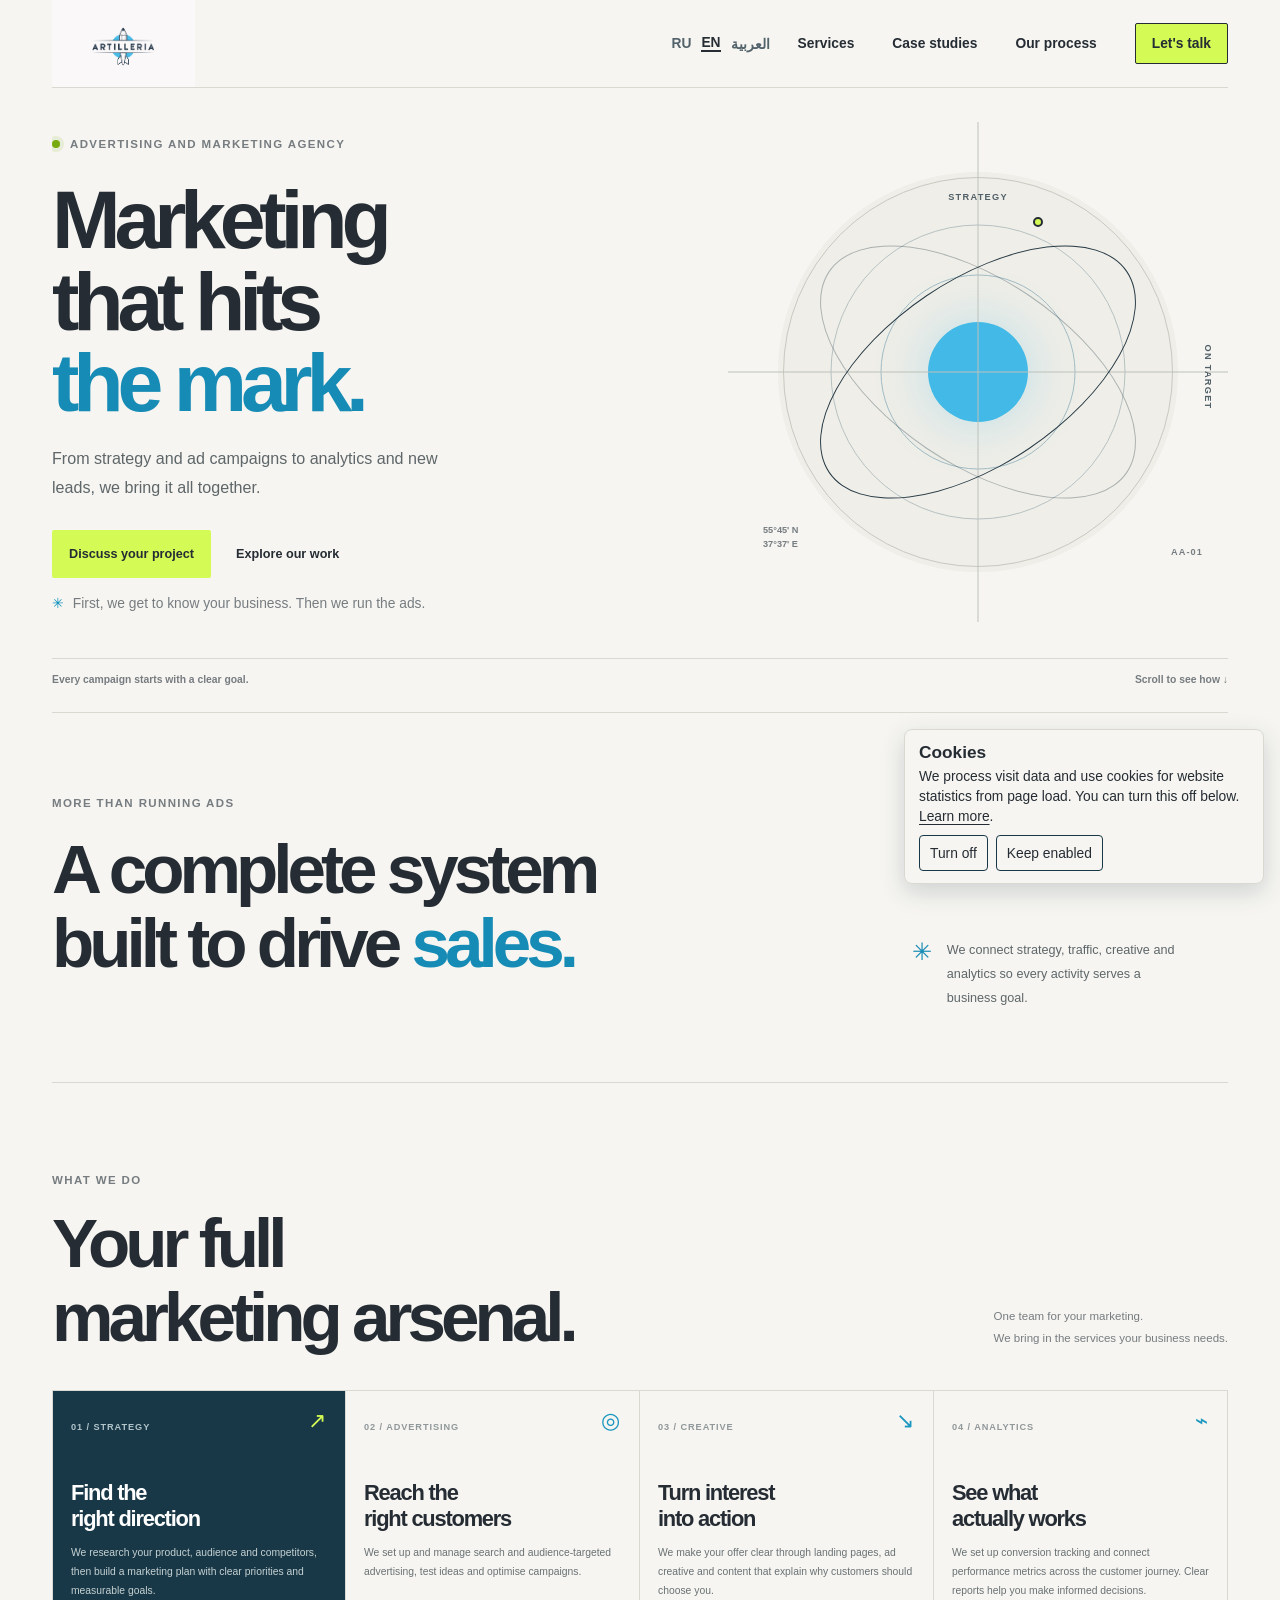
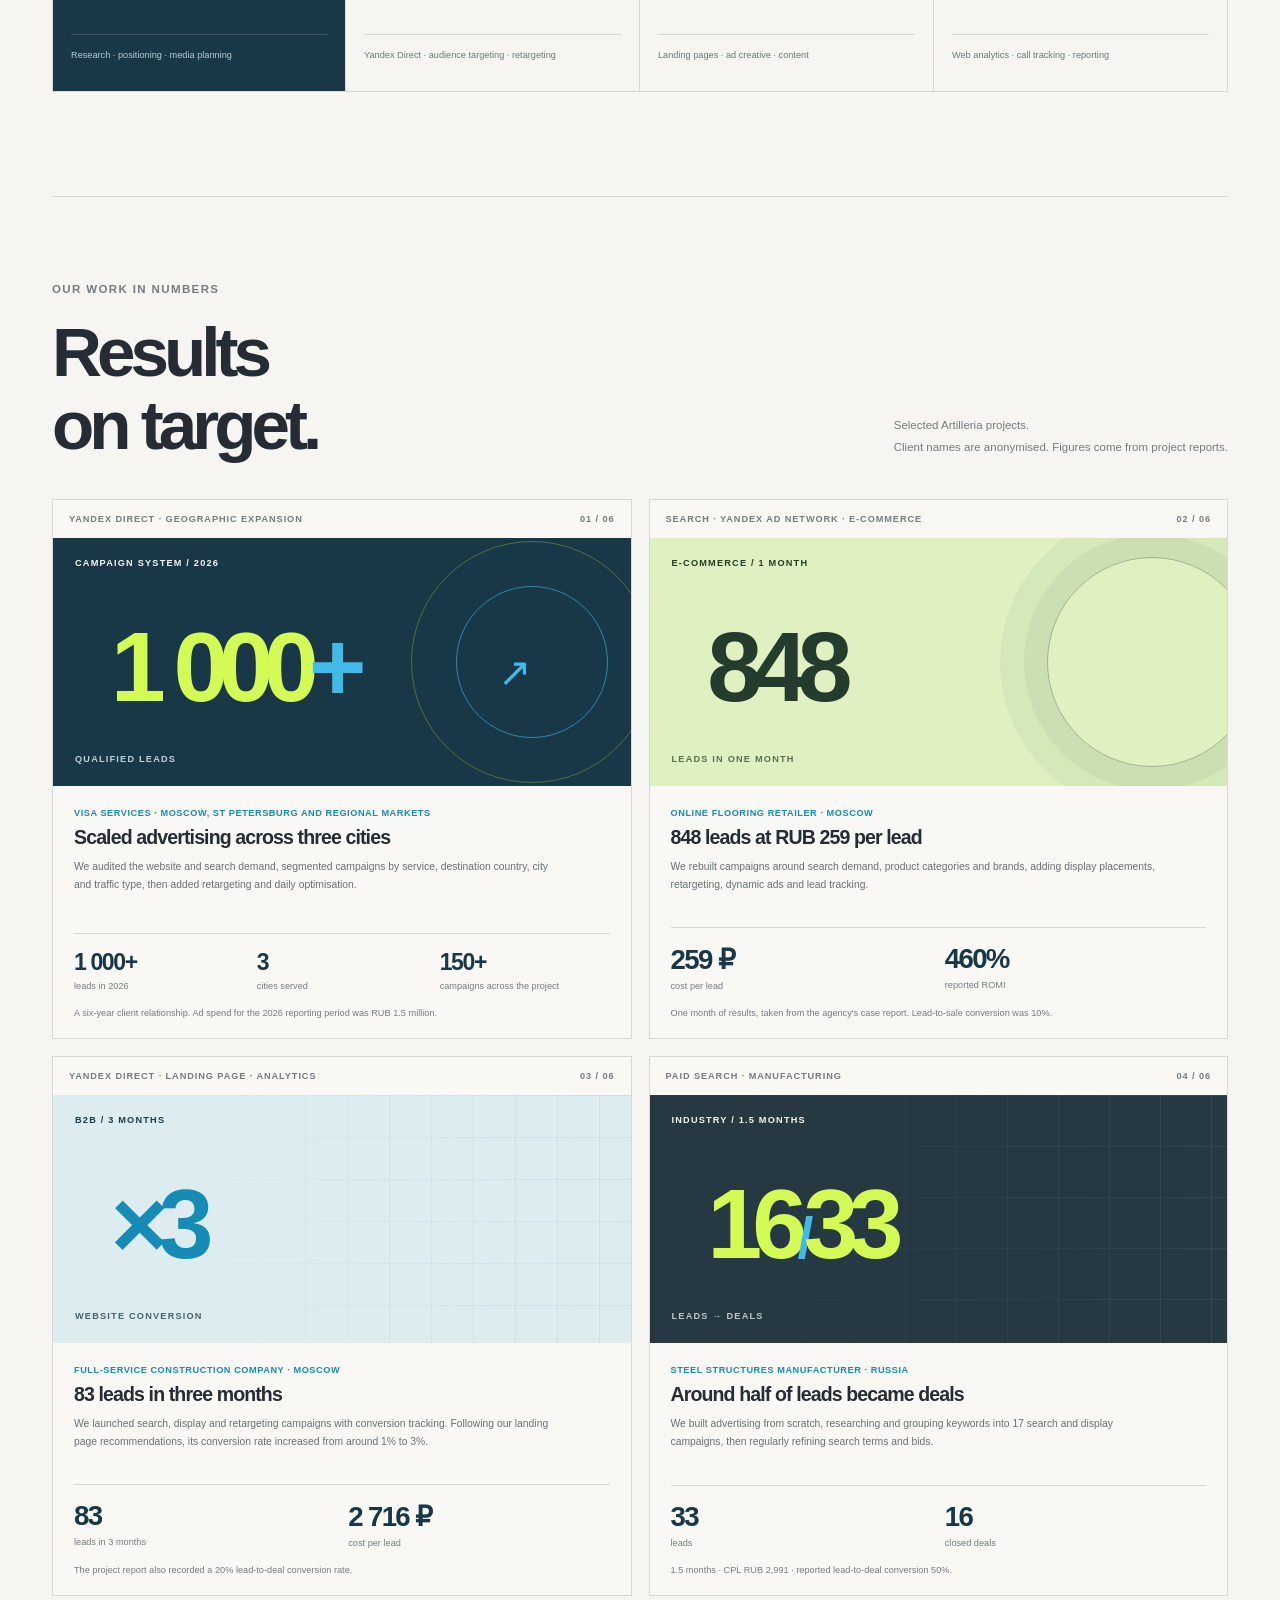
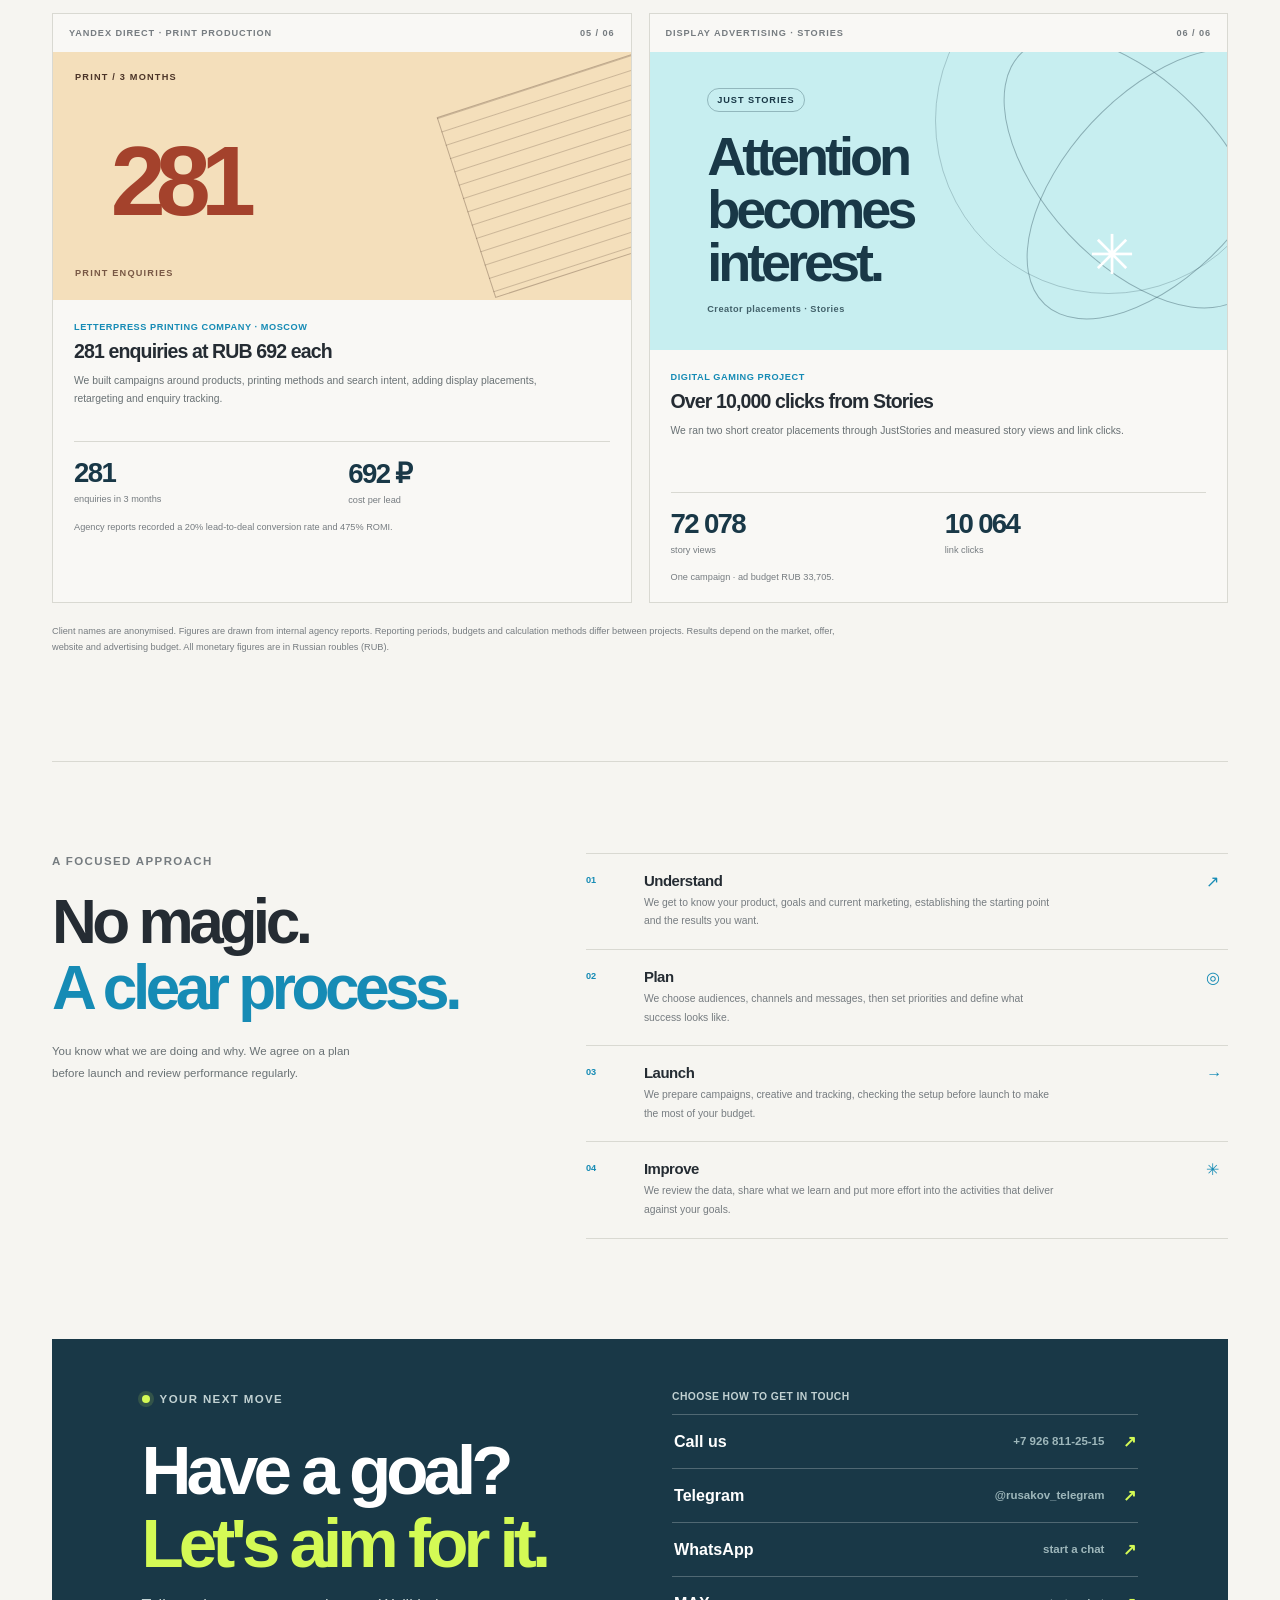
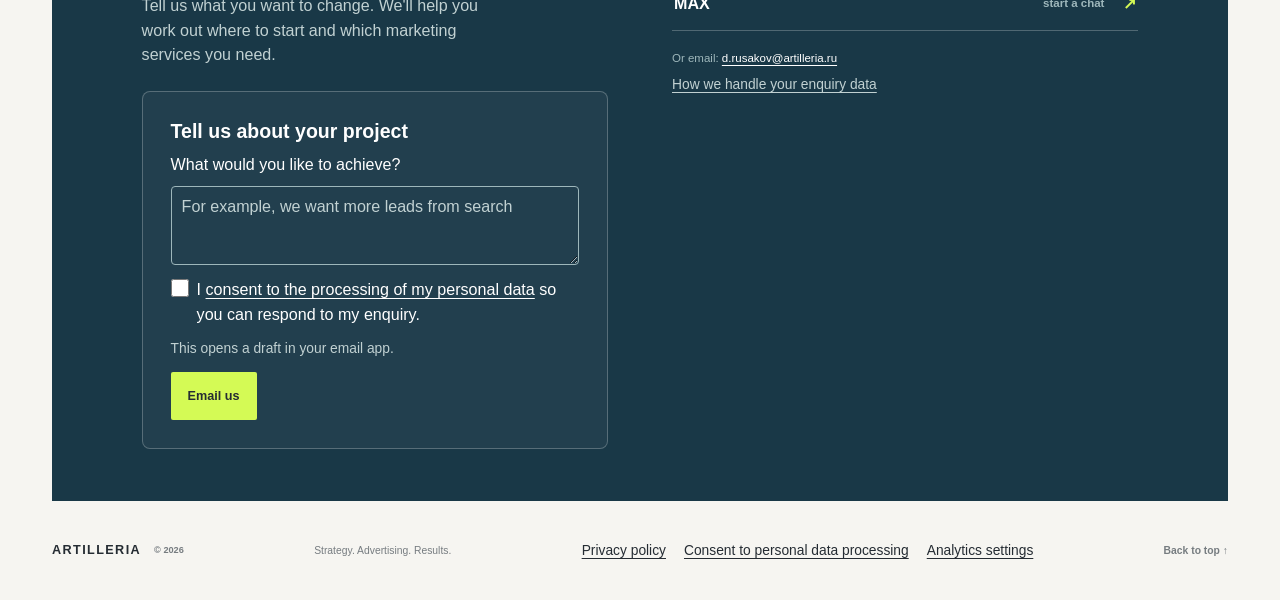
==== commit 91a55139: "Link English and Arabic versions" ====
--- a/en/index.html
+++ b/en/index.html
@@ -7,12 +7,13 @@
     <meta name="description" content="Artilleria marketing agency. Strategy, paid advertising, landing pages, content and analytics, working together to generate leads.">
     <title>Artilleria | Marketing that hits the mark</title>
     <link rel="icon" href="../artilleria-logo.png" type="image/png">
-    <link rel="stylesheet" href="../styles.css?v=en-1">
+    <link rel="stylesheet" href="../styles.css?v=ar-1">
     <script src="../script.js?v=en-analytics-2" defer></script>
+    <link rel="canonical" href="https://bezsporov-maker.github.io/artilleria/en/">
     <link rel="alternate" hreflang="ru" href="https://bezsporov-maker.github.io/artilleria/">
     <link rel="alternate" hreflang="en" href="https://bezsporov-maker.github.io/artilleria/en/">
+    <link rel="alternate" hreflang="ar" href="https://bezsporov-maker.github.io/artilleria/ar/">
     <link rel="alternate" hreflang="x-default" href="https://bezsporov-maker.github.io/artilleria/">
-    <link rel="canonical" href="https://bezsporov-maker.github.io/artilleria/en/">
   </head>
   <body>
     <div class="site-header-bar">
@@ -20,7 +21,7 @@
         <a class="brand" href="#top" aria-label="Artilleria home">
           <img src="../artilleria-logo.png" alt="Artilleria">
         </a>
-        <div class="language-switch" aria-label="Language"><a href="../" lang="ru" hreflang="ru">RU</a><span aria-current="page">EN</span></div>
+        <div class="language-switch" aria-label="Language"><a href="../" lang="ru" hreflang="ru">RU</a><span aria-current="page" lang="en">EN</span><a href="../ar/" lang="ar" hreflang="ar">العربية</a></div>
         <button class="menu-toggle" type="button" aria-expanded="false" aria-controls="site-nav" aria-label="Open menu">
           <span></span>
           <span></span>
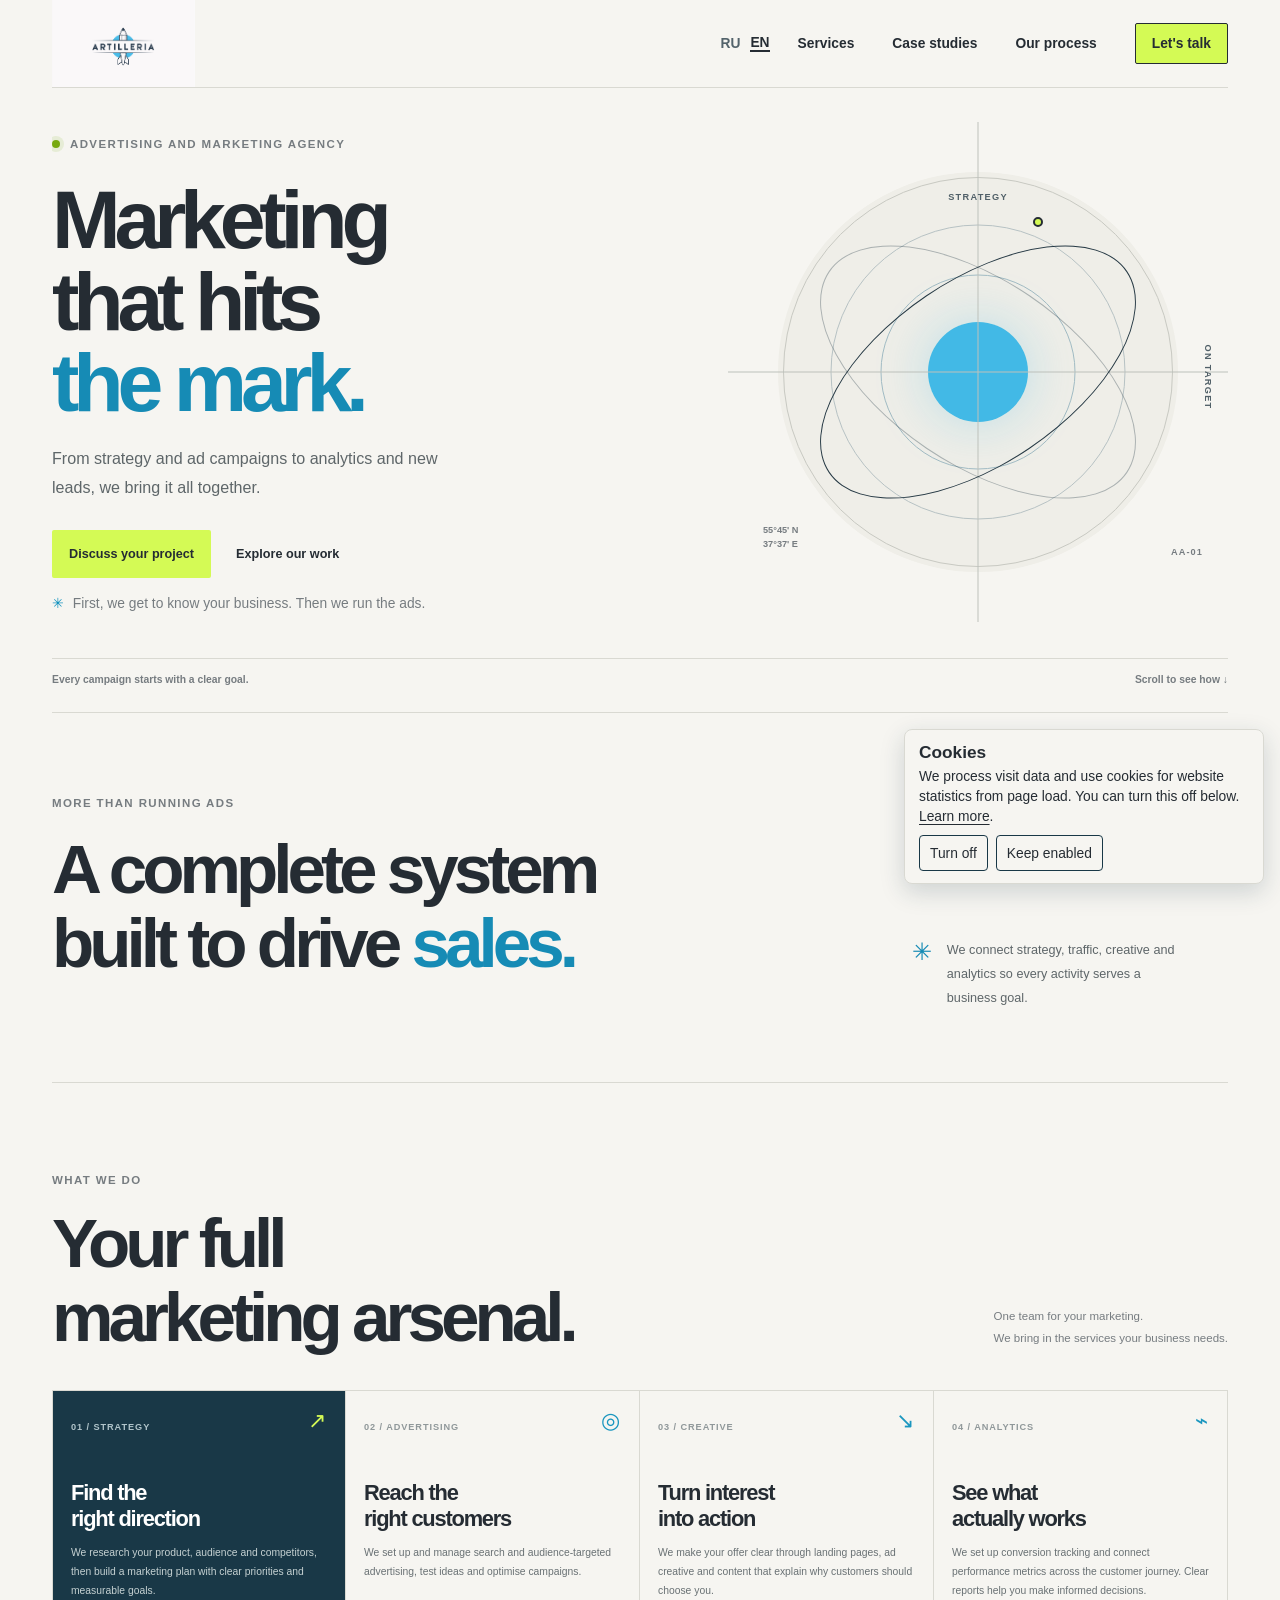
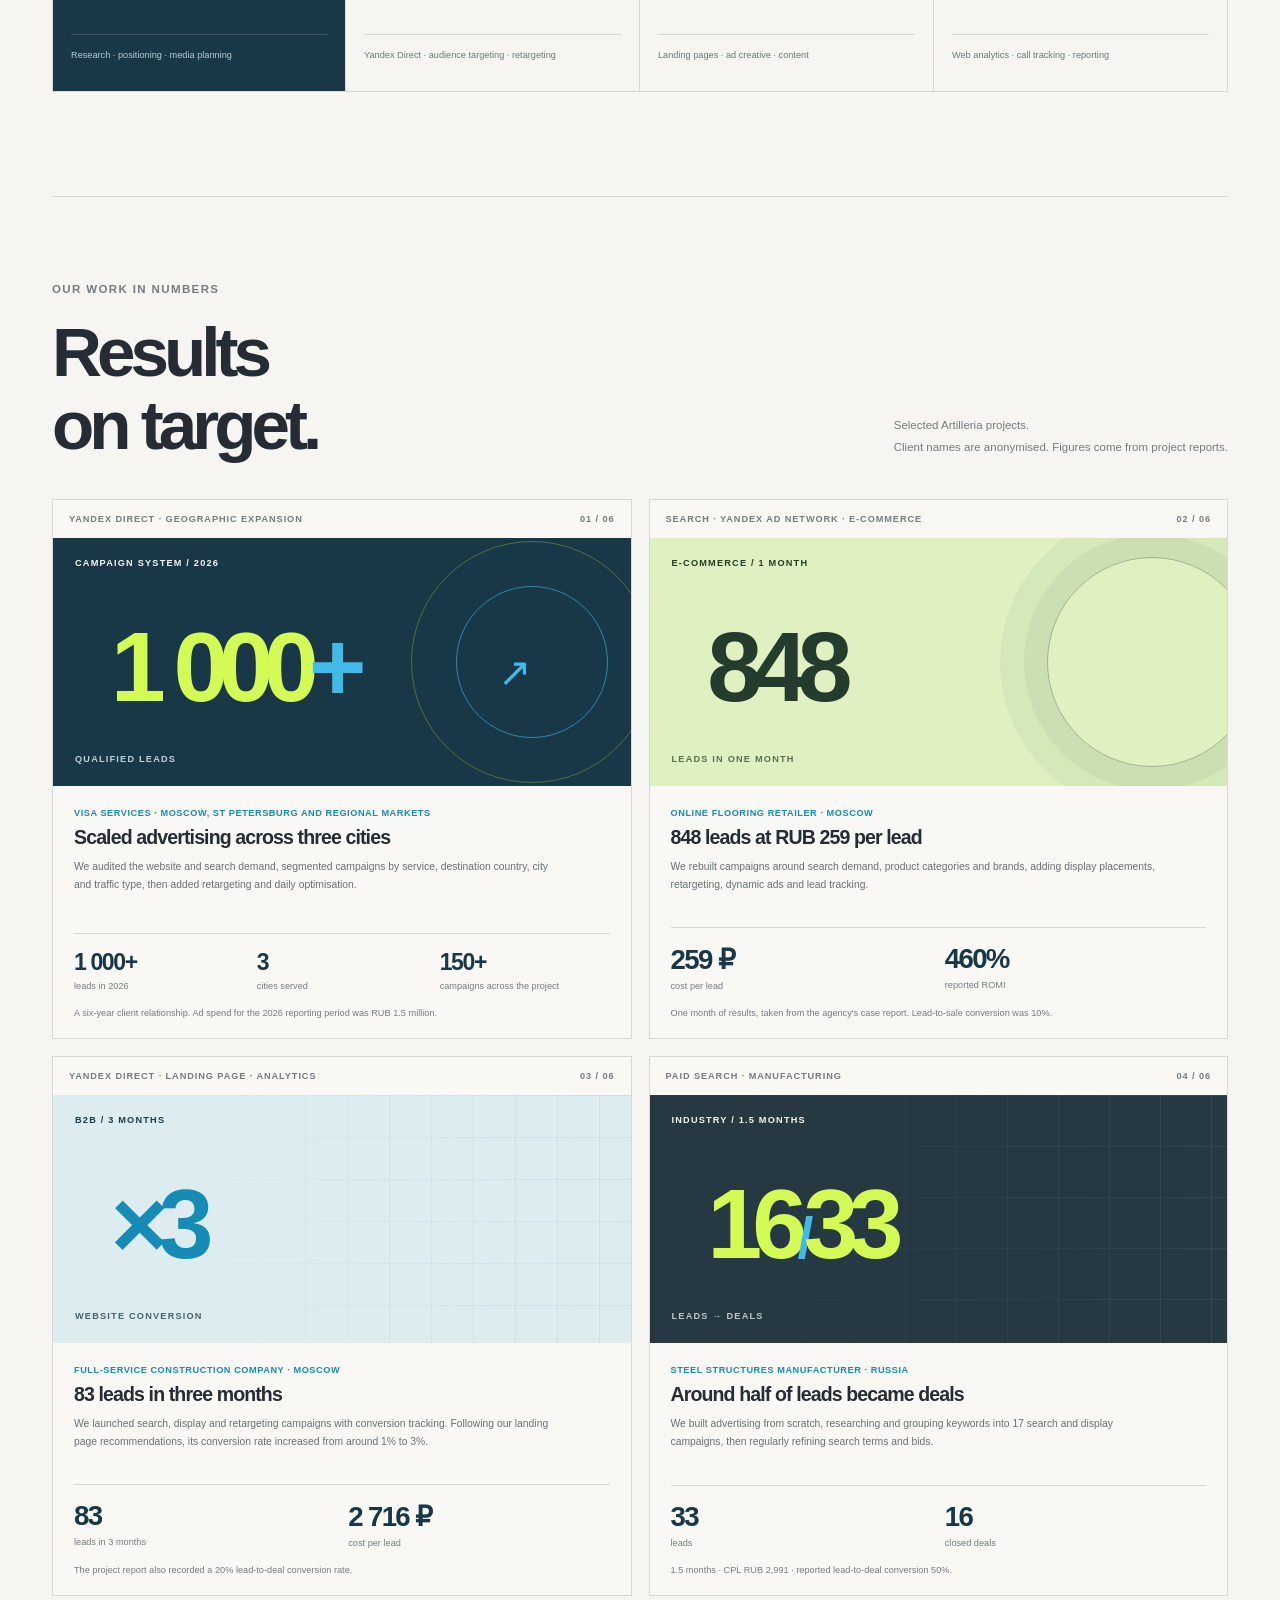
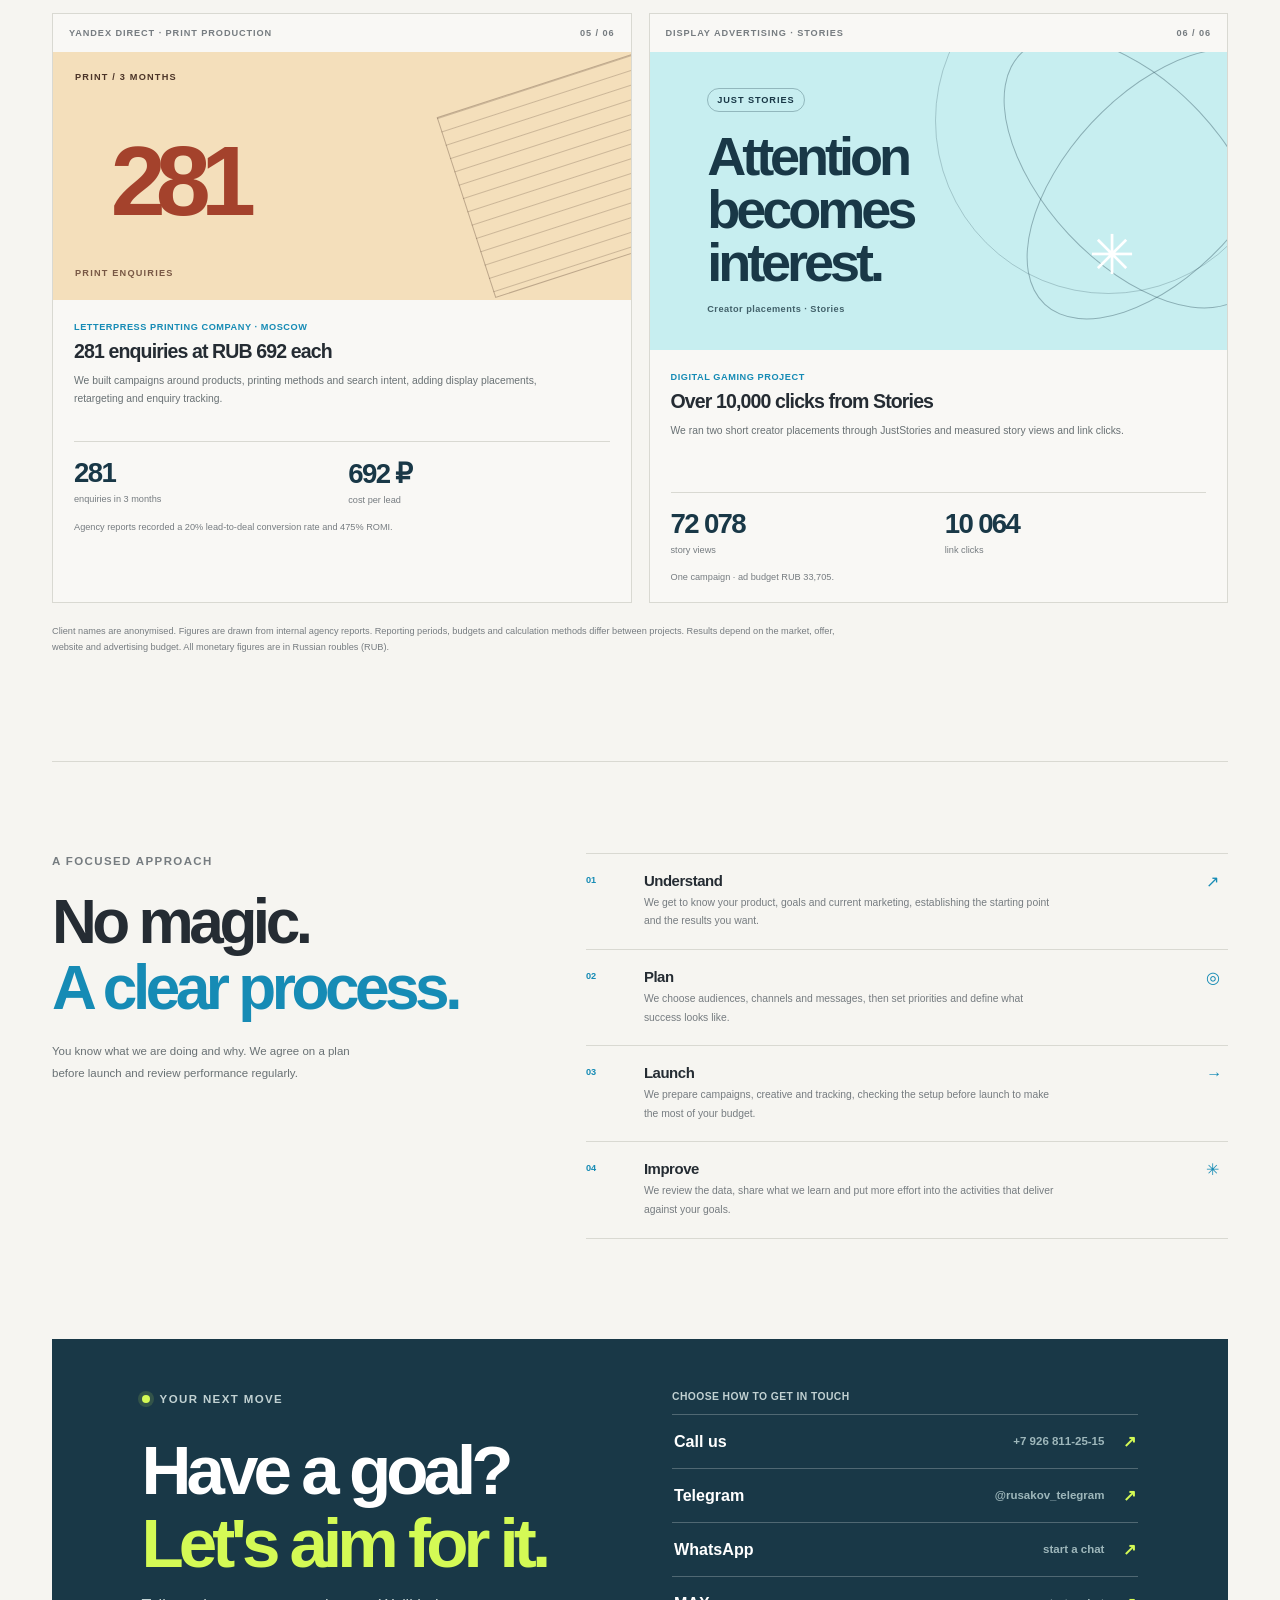
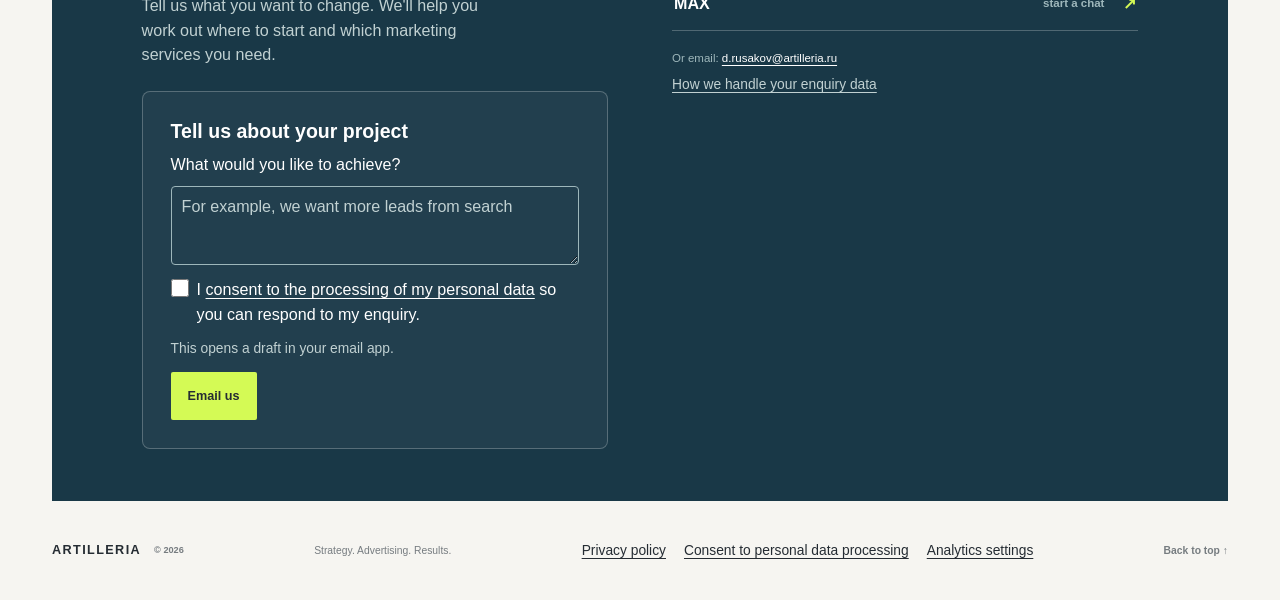
==== commit 20f37116: "Remove Arabic switch from English pages" ====
--- a/en/index.html
+++ b/en/index.html
@@ -7,13 +7,12 @@
     <meta name="description" content="Artilleria marketing agency. Strategy, paid advertising, landing pages, content and analytics, working together to generate leads.">
     <title>Artilleria | Marketing that hits the mark</title>
     <link rel="icon" href="../artilleria-logo.png" type="image/png">
-    <link rel="stylesheet" href="../styles.css?v=ar-1">
-    <script src="../script.js?v=en-analytics-2" defer></script>
-    <link rel="canonical" href="https://bezsporov-maker.github.io/artilleria/en/">
+    <link rel="stylesheet" href="../styles.css?v=ru-en-only-1">
+    <script src="../script.js?v=ru-en-only-1" defer></script>
     <link rel="alternate" hreflang="ru" href="https://bezsporov-maker.github.io/artilleria/">
     <link rel="alternate" hreflang="en" href="https://bezsporov-maker.github.io/artilleria/en/">
-    <link rel="alternate" hreflang="ar" href="https://bezsporov-maker.github.io/artilleria/ar/">
     <link rel="alternate" hreflang="x-default" href="https://bezsporov-maker.github.io/artilleria/">
+    <link rel="canonical" href="https://bezsporov-maker.github.io/artilleria/en/">
   </head>
   <body>
     <div class="site-header-bar">
@@ -21,7 +20,7 @@
         <a class="brand" href="#top" aria-label="Artilleria home">
           <img src="../artilleria-logo.png" alt="Artilleria">
         </a>
-        <div class="language-switch" aria-label="Language"><a href="../" lang="ru" hreflang="ru">RU</a><span aria-current="page" lang="en">EN</span><a href="../ar/" lang="ar" hreflang="ar">العربية</a></div>
+        <div class="language-switch" aria-label="Language"><a href="../" lang="ru" hreflang="ru">RU</a><span aria-current="page">EN</span></div>
         <button class="menu-toggle" type="button" aria-expanded="false" aria-controls="site-nav" aria-label="Open menu">
           <span></span>
           <span></span>
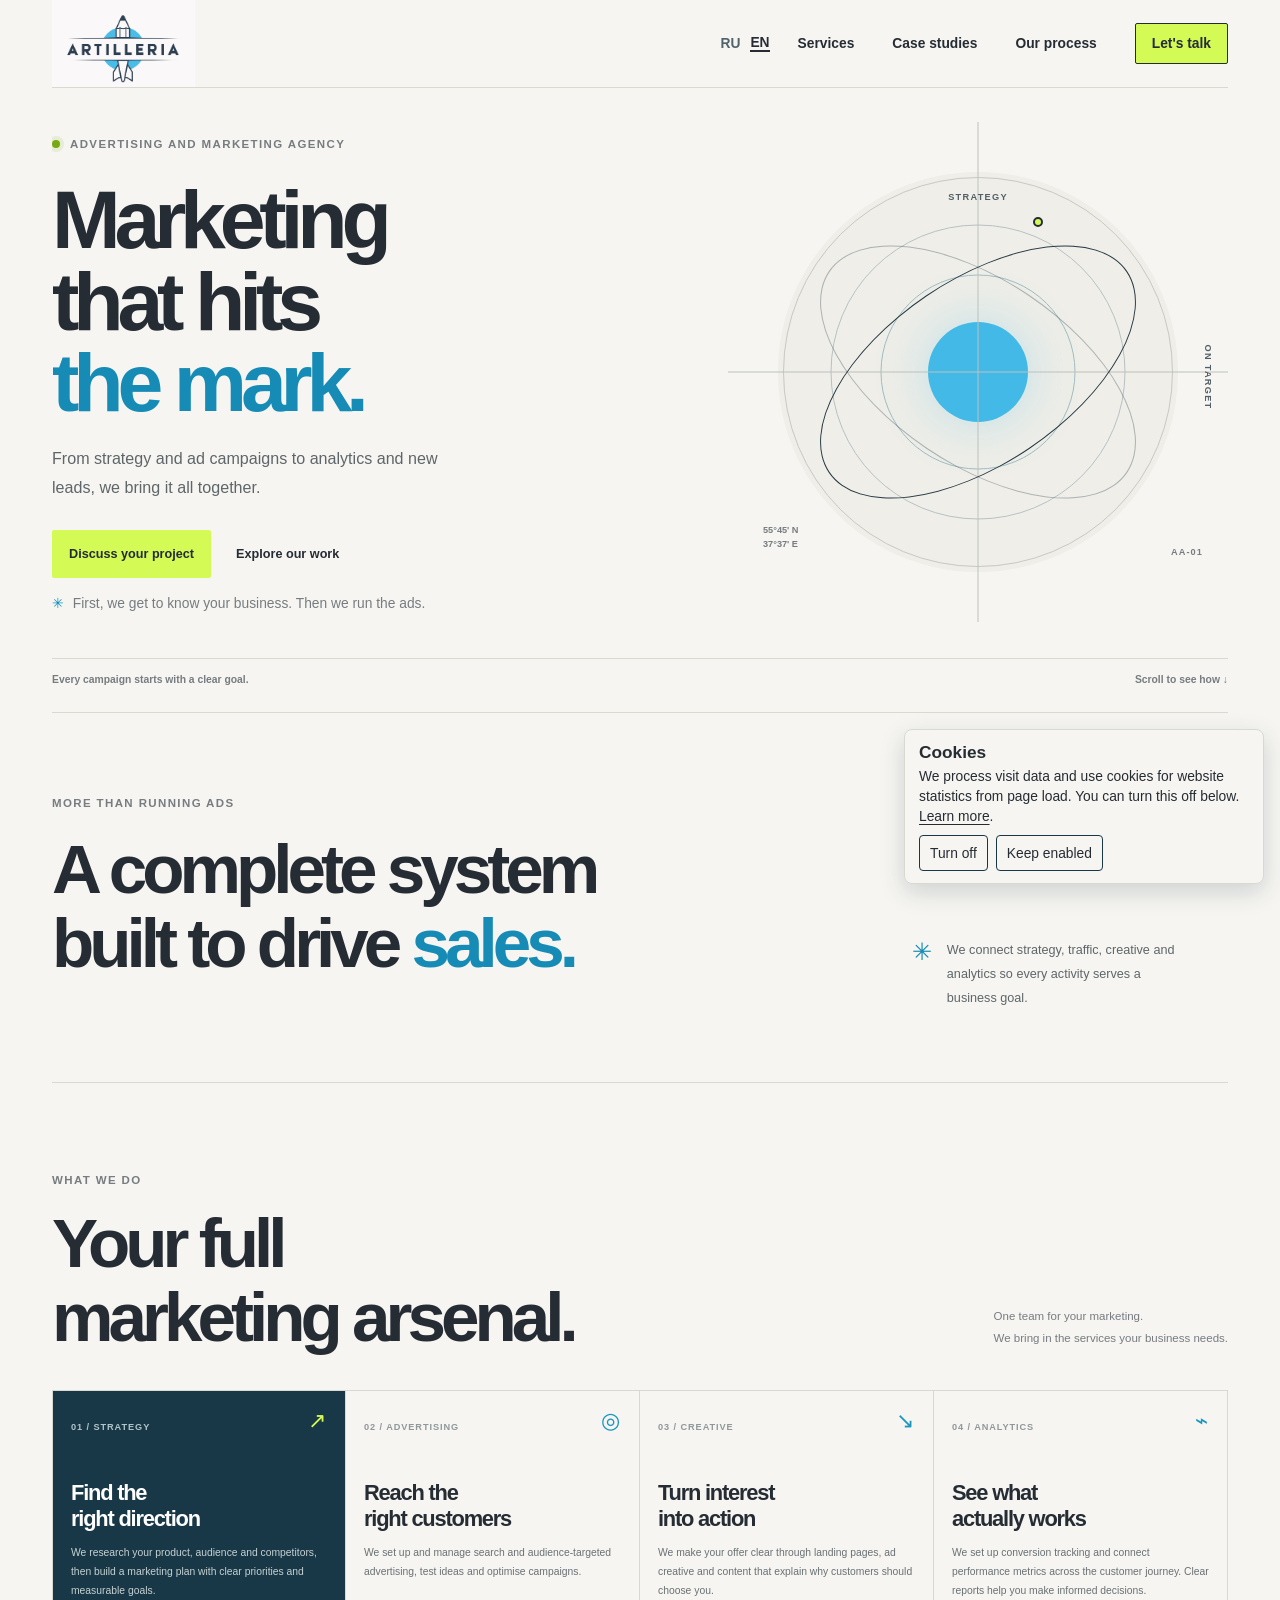
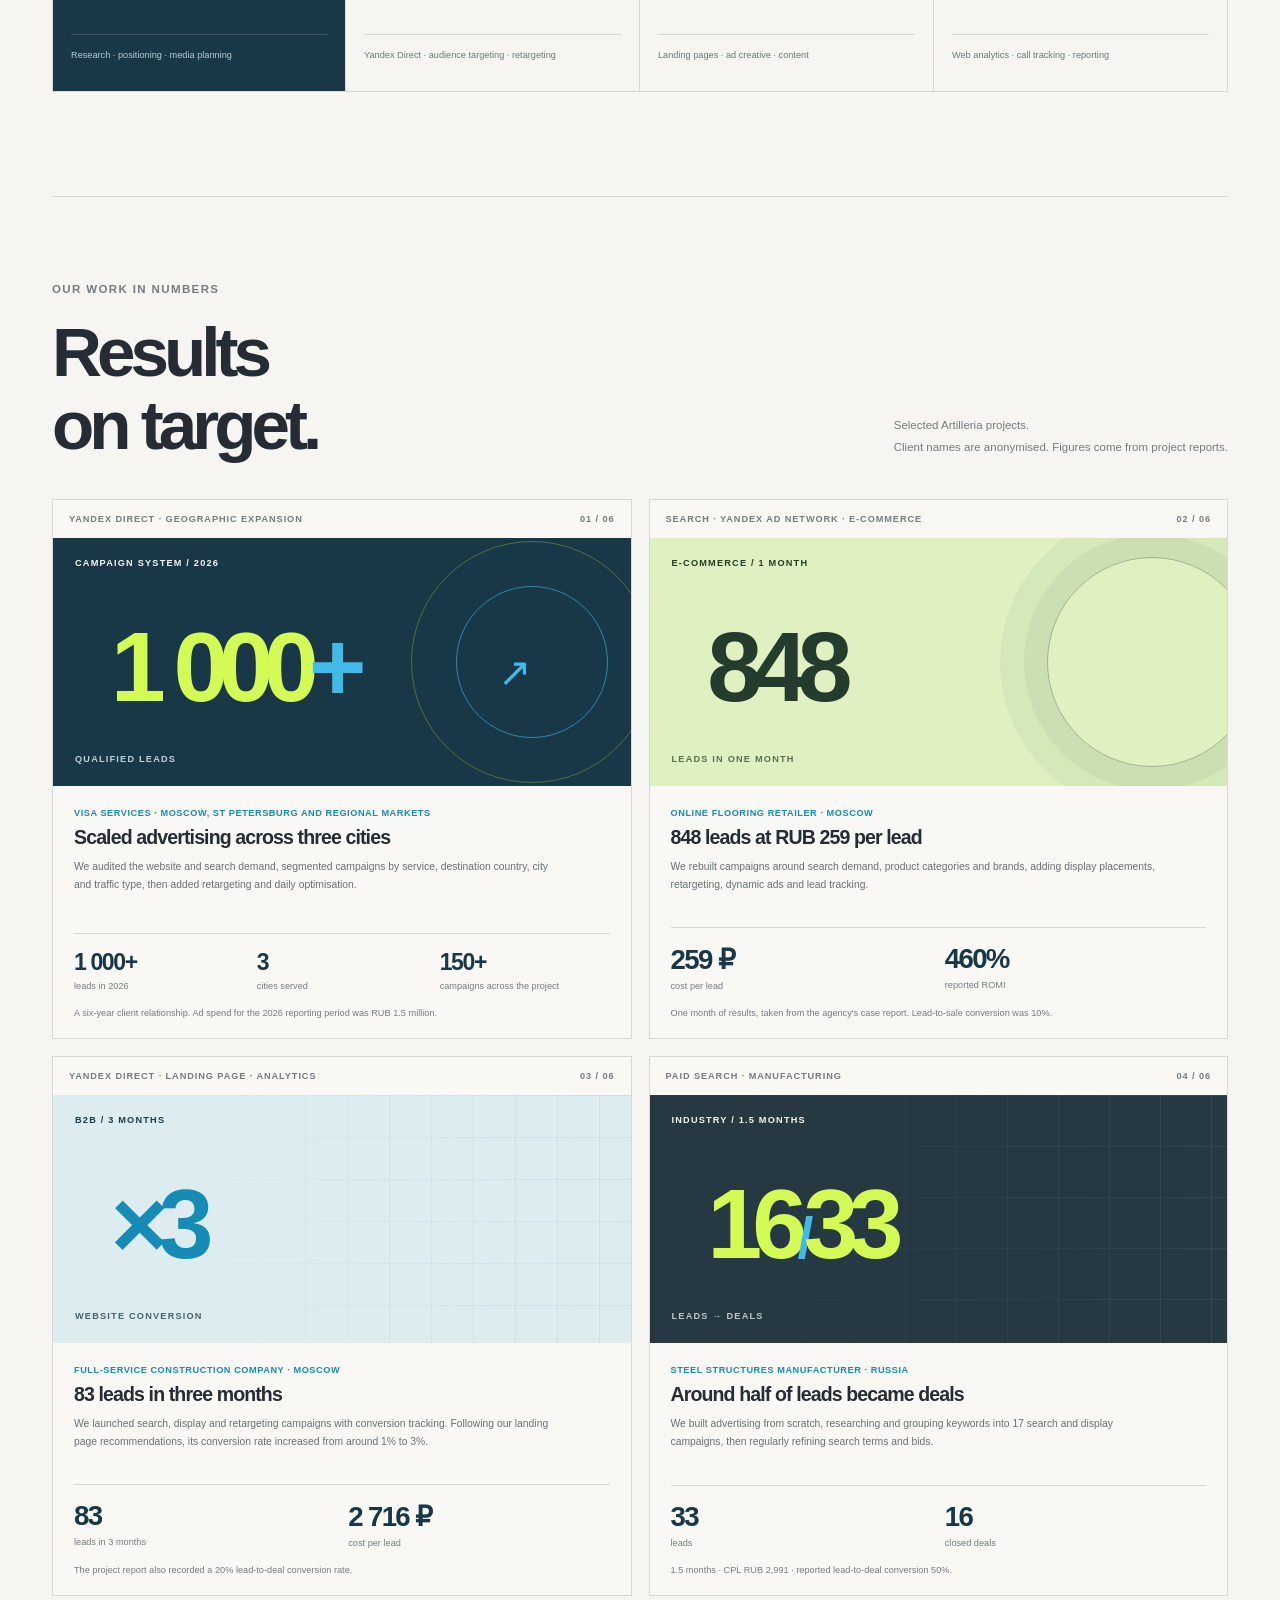
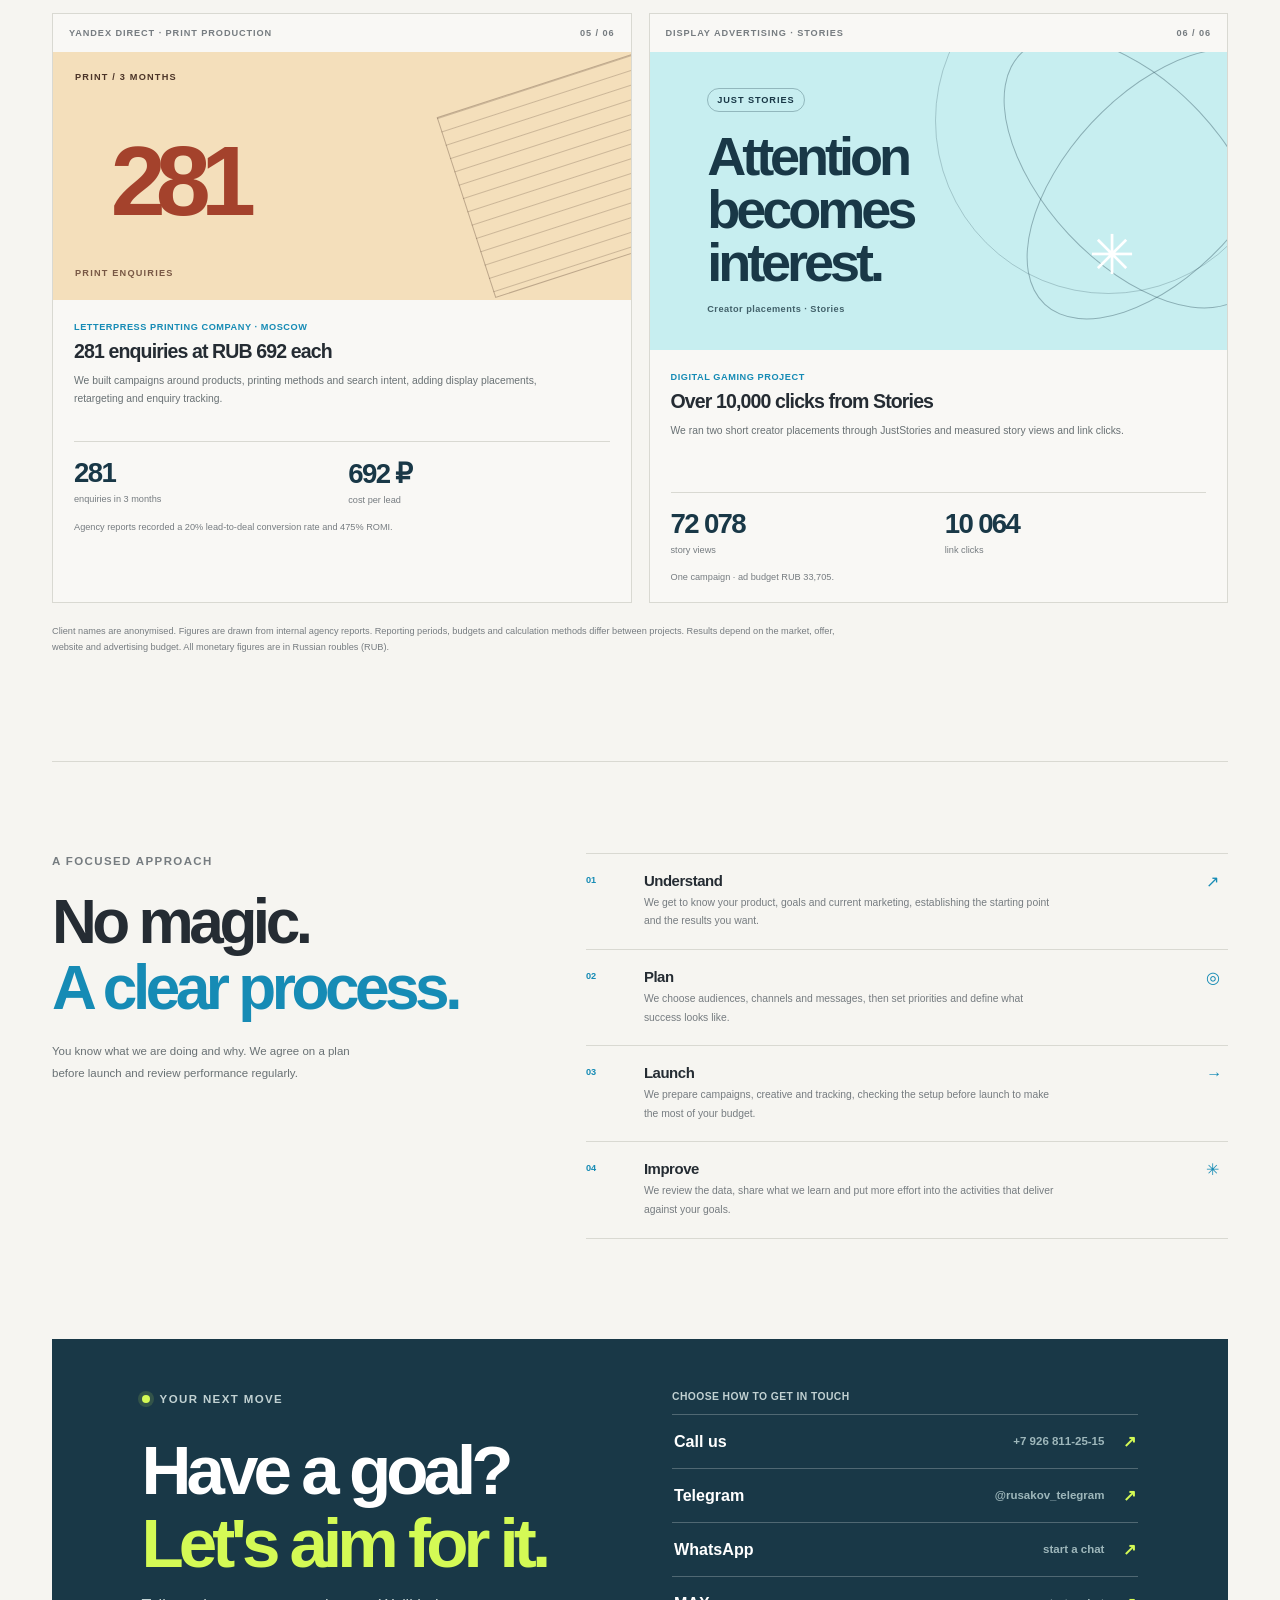
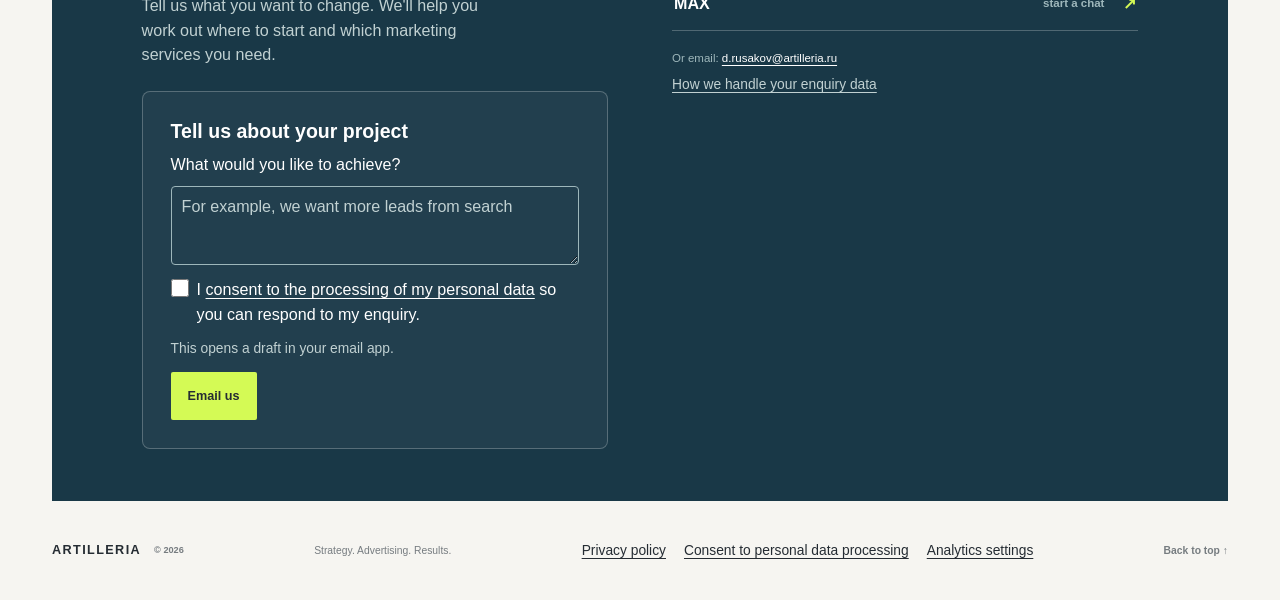
==== commit 96f63d22: "Refresh enlarged logo on English page" ====
--- a/en/index.html
+++ b/en/index.html
@@ -7,7 +7,7 @@
     <meta name="description" content="Artilleria marketing agency. Strategy, paid advertising, landing pages, content and analytics, working together to generate leads.">
     <title>Artilleria | Marketing that hits the mark</title>
     <link rel="icon" href="../artilleria-logo.png" type="image/png">
-    <link rel="stylesheet" href="../styles.css?v=ru-en-only-1">
+    <link rel="stylesheet" href="../styles.css?v=logo-2">
     <script src="../script.js?v=ru-en-only-1" defer></script>
     <link rel="alternate" hreflang="ru" href="https://bezsporov-maker.github.io/artilleria/">
     <link rel="alternate" hreflang="en" href="https://bezsporov-maker.github.io/artilleria/en/">
--- a/styles.css
+++ b/styles.css
@@ -85,6 +85,8 @@
   width: 143px;
   height: 100%;
   align-items: center;
+  flex-shrink: 0;
+  overflow: hidden;
 }
 
 .brand img {
@@ -92,6 +94,7 @@
   width: 100%;
   height: 100%;
   object-fit: cover;
+  transform: scale(1.8);
 }
 
 .site-nav {
